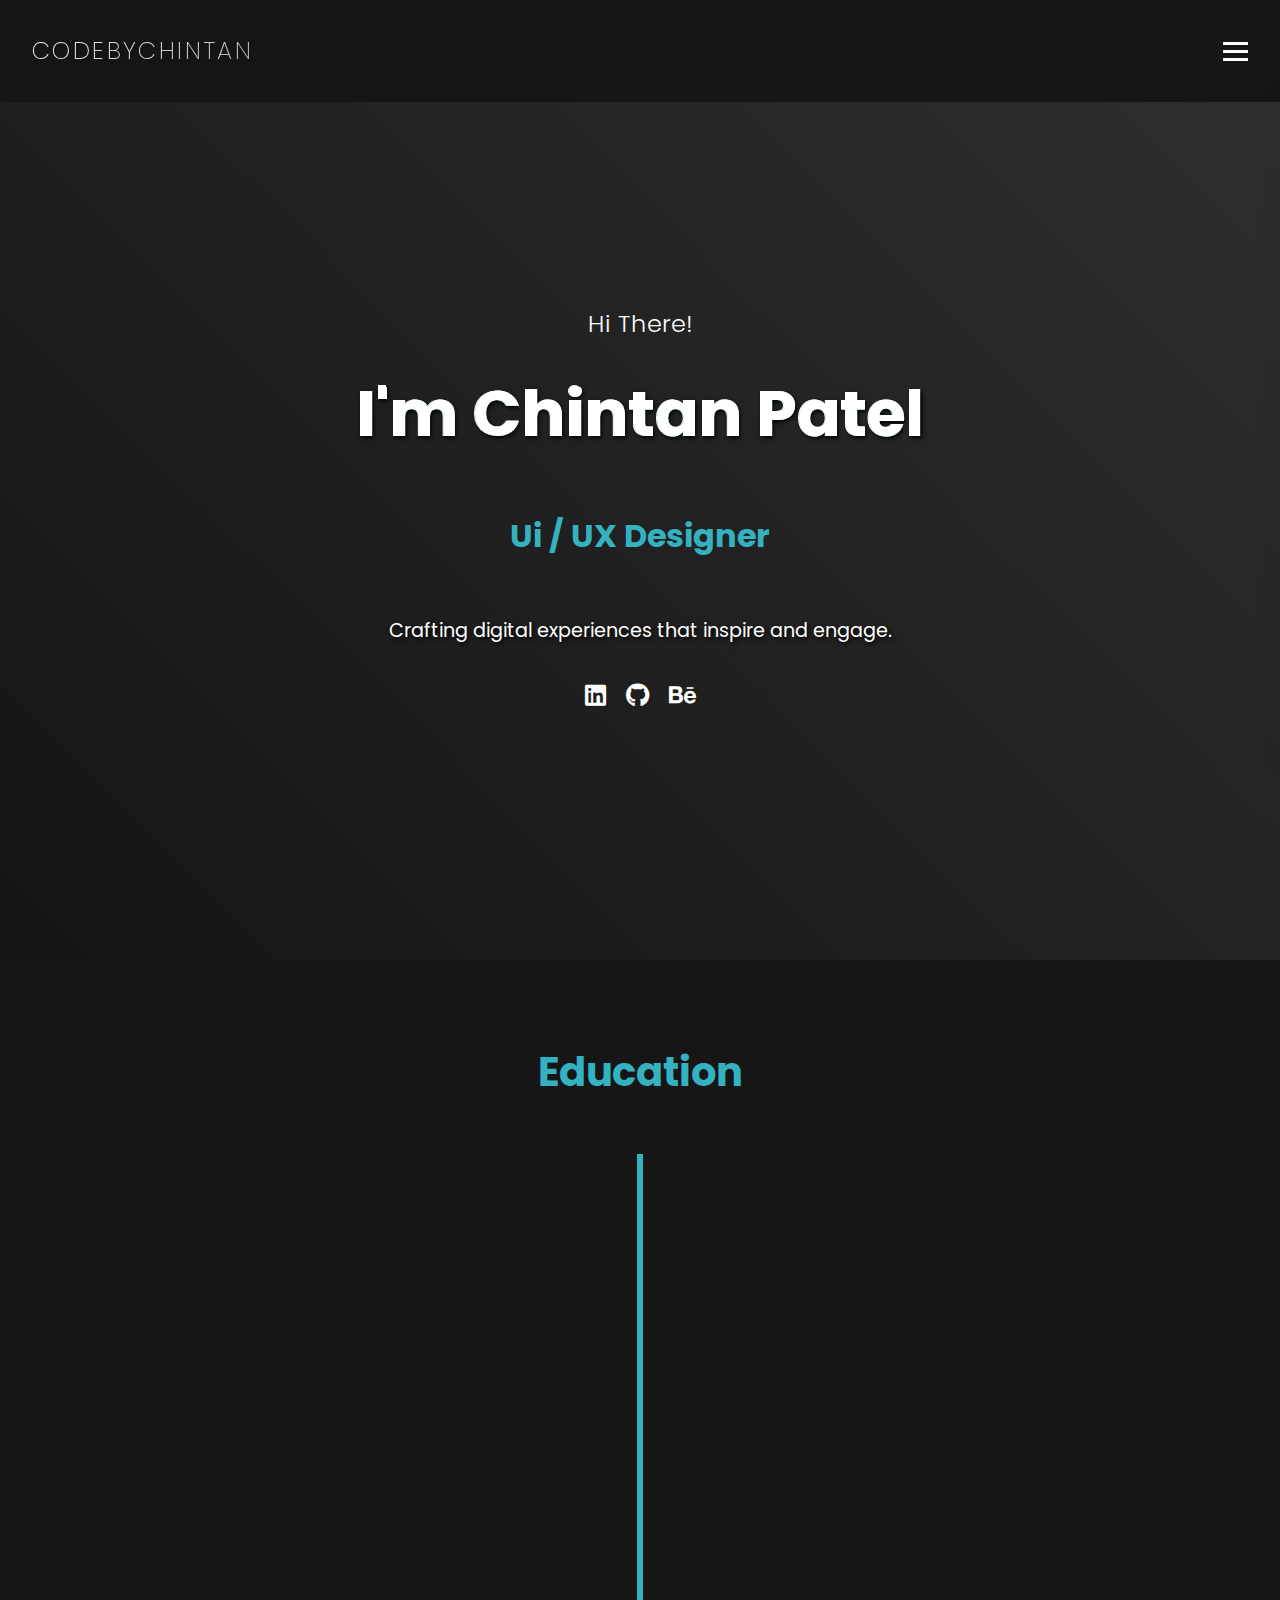
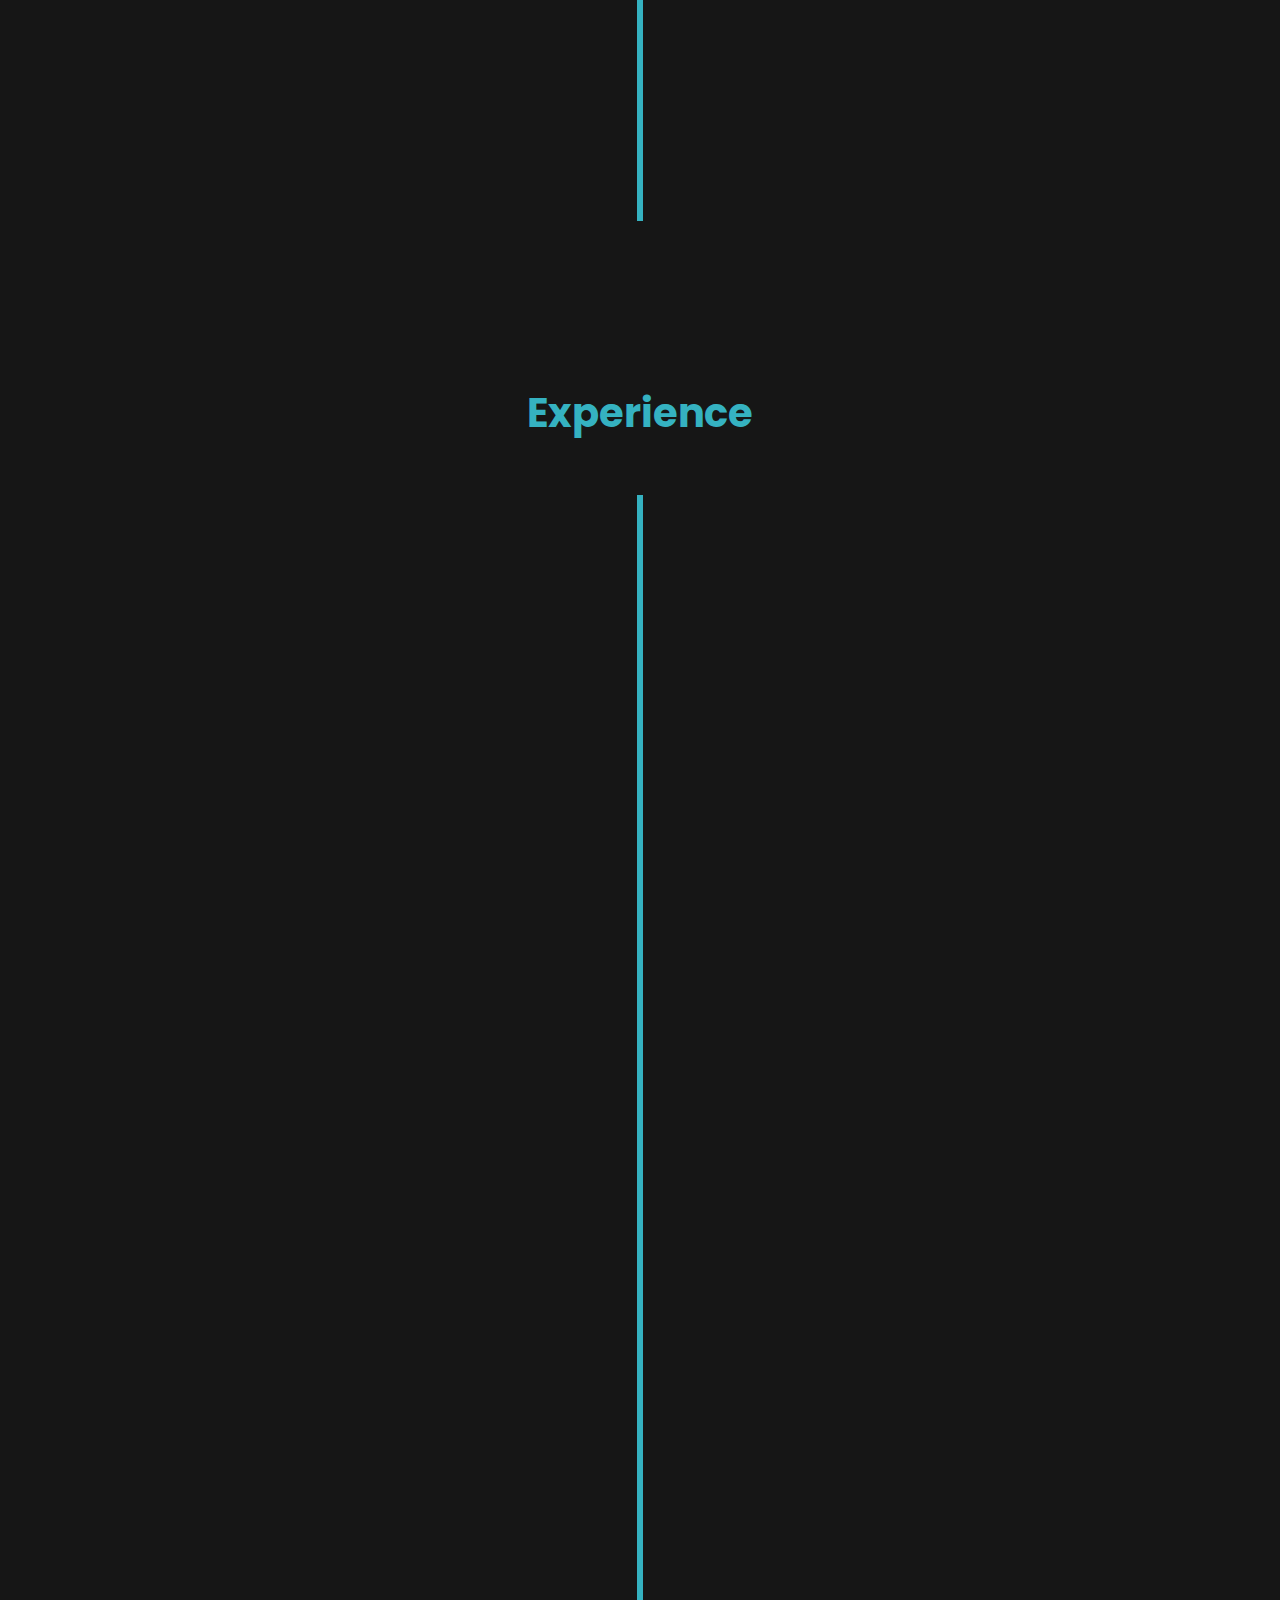
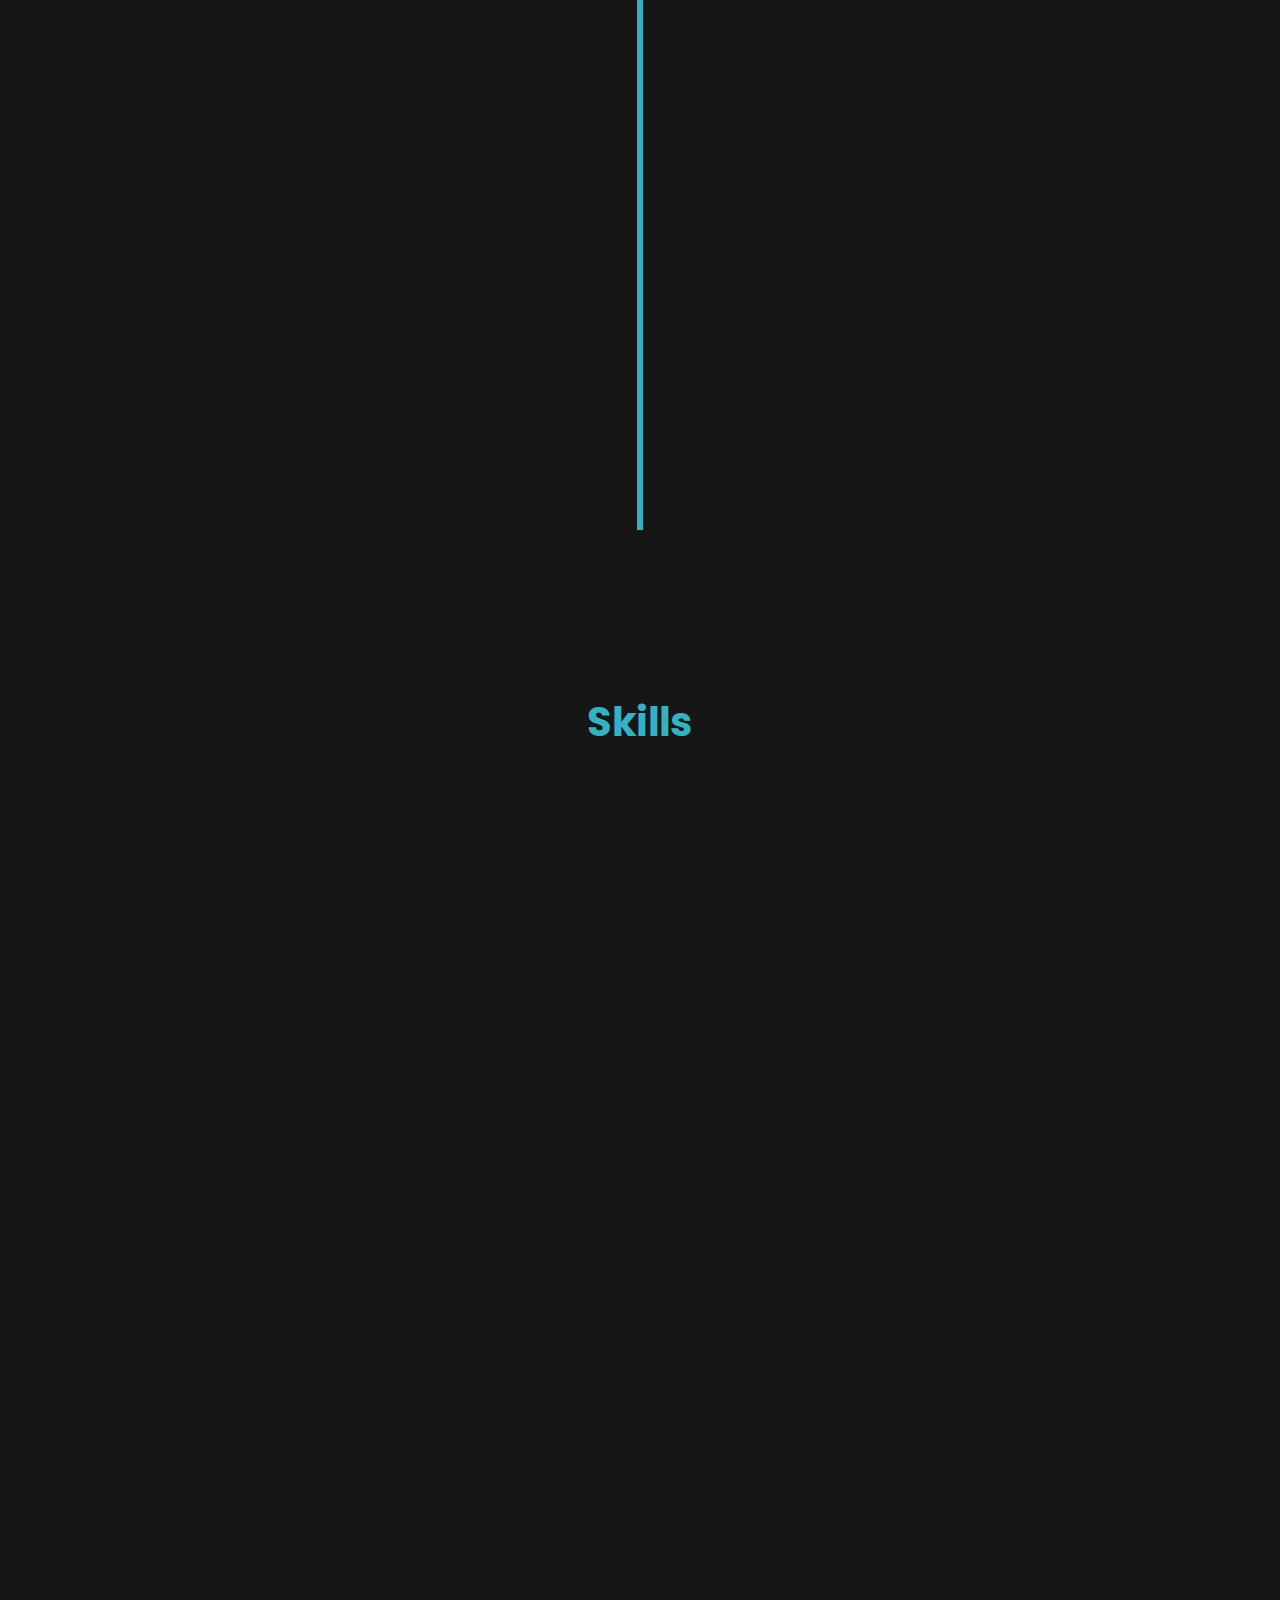
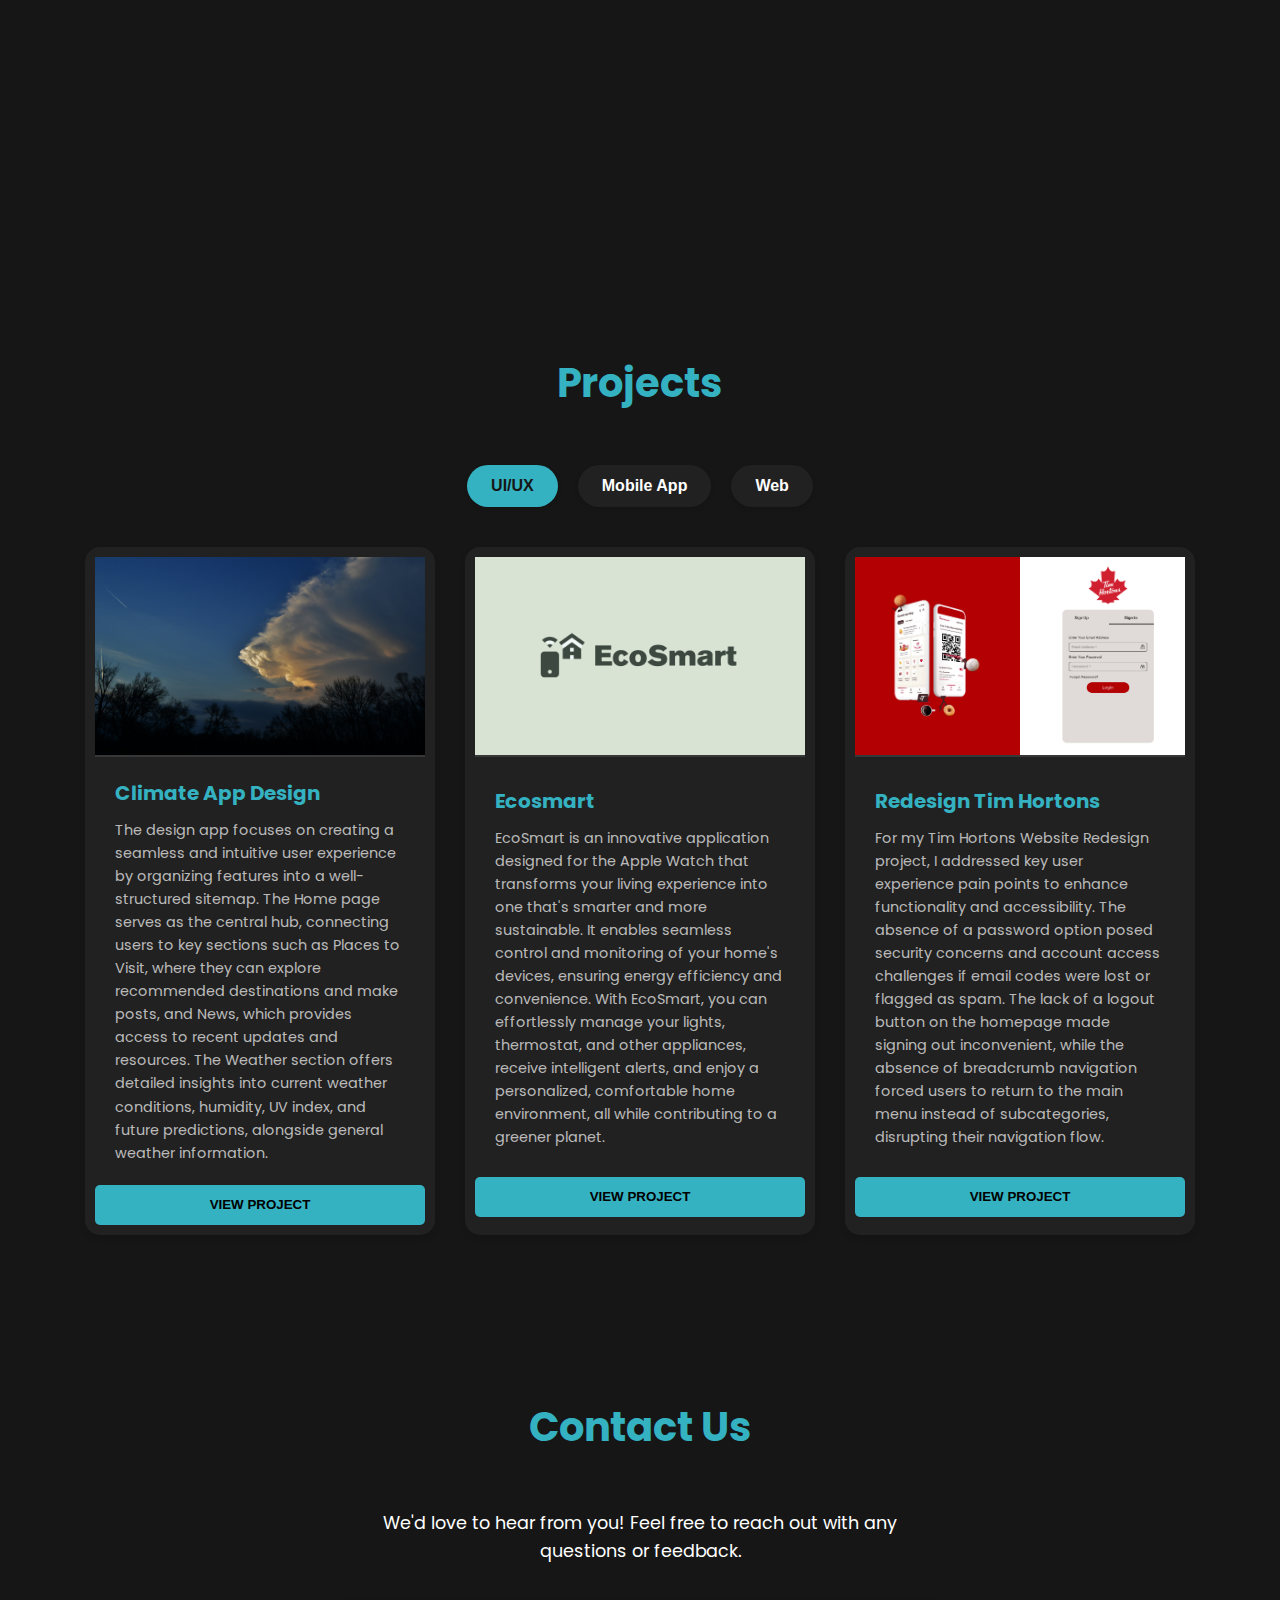
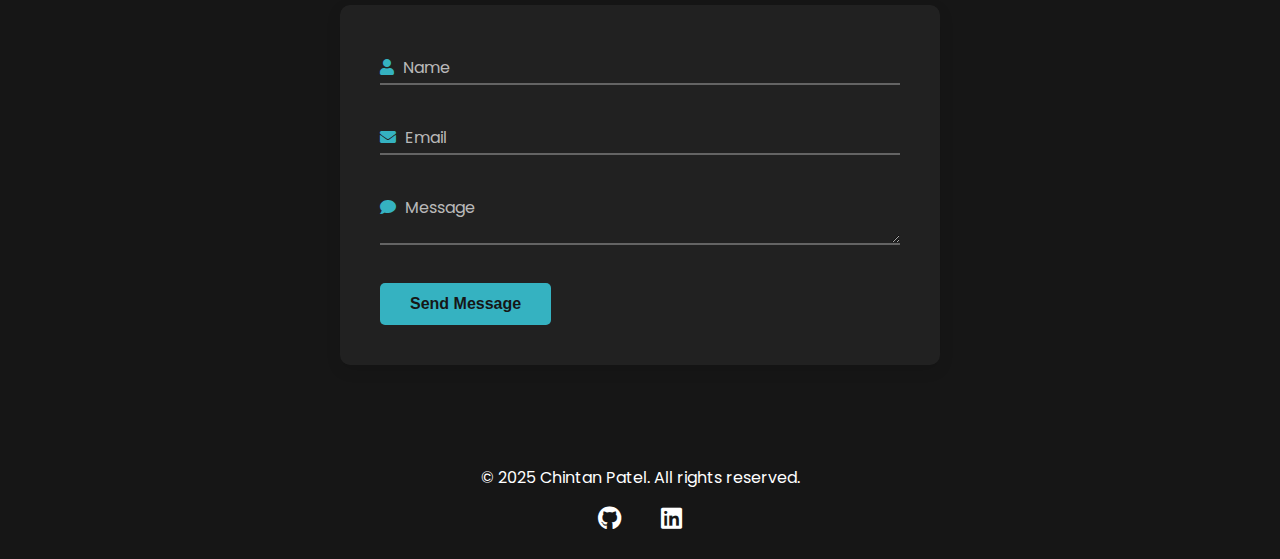
==== home.html @ 6808292e "ui changes" ====
<!DOCTYPE html>
<html lang="en">

<head>
    <meta charset="UTF-8">
    <meta name="viewport" content="width=device-width, initial-scale=1.0">
    <title>Chintan Patel - Portfolio</title>
    <link rel="icon" href='./assets/cdlogo3.jpeg' />
    <link rel="stylesheet" href="styles/style.css">
    <link href="https://fonts.googleapis.com/css2?family=Poppins:wght@300;400;600;700&display=swap" rel="stylesheet">
    <link rel="stylesheet" href="https://cdnjs.cloudflare.com/ajax/libs/font-awesome/5.15.4/css/all.min.css">
    <script src="https://kit.fontawesome.com/your-fontawesome-kit.js" crossorigin="anonymous"></script>
    <script src="https://ajax.googleapis.com/ajax/libs/jquery/3.5.1/jquery.min.js"></script>
    <script type="text/javascript" src="https://cdn.emailjs.com/dist/email.min.js"></script>

</head>

<body>
    <!-- <div class="grid-background">
        <div class="radial-fade"></div>
    </div> -->

    <header>
        <nav>
            <div class="logo">
                <a href="#home" style="text-decoration: none; color: inherit;">CodeByChintan</a>
            </div>
            <ul class="nav-links">
                <li><a href="#home" class="nav-item" data-nav-item>Home</a></li>
                <li><a href="#education" class="nav-item" data-nav-item>Education</a></li>
                <li><a href="#experience" class="nav-item" data-nav-item>Experience</a></li>
                <li><a href="#skills" class="nav-item" data-nav-item>Skills</a></li>
                <li><a href="#projects" class="nav-item" data-nav-item>Projects</a></li>
                <li><a href="#contact" class="nav-item" data-nav-item>Contact</a></li>
         <a href="chintan-resume.pdf" download style="text-decoration: none;">
    <button type="button" class="btn">Get Resume</button>
</a>
            </ul>
            <div class="hamburger">
                <span></span>
                <span></span>
                <span></span>
            </div>
        </nav>
    </header>

    <main>
        <section id="home" class="hero">
            <div class="hero-bg"></div>
            <div class="container">
                <div>
                    <h3>Hi There!</h3>
                    <h1 class="glitch" data-text="I'm Chintan Patel">I'm Chintan Patel</h1>
                    <p class="animated-heading"><span id="words">Ui / UX Designer</span></p>
                    <p class="glitch" class="intro">Crafting digital experiences that inspire and engage.</p>

                </div>

                <div class="social-links">

                    <a href="https://www.linkedin.com/in/pchintan71/" target="_blank" class="social-icon">
                        <i class="fab fa-linkedin"></i>
                    </a>
                    <a href="https://github.com/chintu1851" target="_blank" class="social-icon">
                        <i class="fab fa-github"></i>
                    </a>
                    <a href="https://www.behance.net/patelchintan3" target="_blank" class="social-icon">
                        <i class="fab fa-behance"></i>
                    </a>
                </div>
            </div>
            <!-- <div class="about-mee">
                    <h1>About Me</h1>
                    <p>
                        Hi, I’m Chintan Patel, a passionate Front-End Developer and UI/UX Designer with a keen eye for
                        detail and creativity.
                        I specialize in crafting responsive and interactive user experiences with modern tools and
                        technologies.
                    </p>
                </div> -->
        </section>

        <section id="education">
            <div class="container">
                <h2 class="section-title">Education</h2>
                <div class="timeline">
                    <div class="timeline-item" data-aos="fade-up">
                        <div class="timeline-content">
                            <h3>Web Development – Front End Design</h3>
                            <p>George Brown College, Toronto, ON</p>
                            <p>September 2023 – August 2024 </p>
                            <p> GPA – 4/4</p>
                        </div>
                    </div>
                    <div class="timeline-item" data-aos="fade-up">
                        <div class="timeline-content">
                            <h3>Mobile Application Development & Strategy</h3>
                            <p>George Brown College, Toronto, ON</p>
                            <p>September 2022 – August 2023</p>
                            <p>GPA – 3.4/4</p>
                        </div>
                    </div>
                    <div class="timeline-item" data-aos="fade-up">
                        <div class="timeline-content">
                            <h3>Bachelor of Technology in Computer Engineering</h3>
                            <p>Charotar University of Science and Technology, India</p>
                            <p>August 2018 – April 2022</p>
                            <p>GPA – 3.56/4</p>
                        </div>
                    </div>
                </div>
            </div>
        </section>

        <section id="experience">
            <div class="container">
                <h2 class="section-title">Experience</h2>
                <div class="timeline">
                    <!-- B12Give Experience -->
                    <div class="timeline-item" data-aos="fade-up">
                        <div class="timeline-content">
                            <h3>B12 Give, Toronto, ON</h3>
                            <h4>Front-End Developer <br> May 2024 – August 2024</h4>
                            <ul>
                                <li>Developed and maintained dynamic, user-friendly web pages using ReactJS, enhancing
                                    page load time by 20% and improving user experience.</li>
                                <li>Implemented responsive design techniques, ensuring accessibility and consistent user
                                    experience across devices.</li>
                                <li>Optimized platform performance by refactoring existing code, reducing rendering
                                    times.</li>
                            </ul>
                        </div>
                    </div>
                    <!-- George Brown College Experience -->
                    <div class="timeline-item" data-aos="fade-up">
                        <div class="timeline-content">
                            <h3>George Brown College, Toronto, ON</h3>
                            <h4>iOS Developer <br> May 2023 – September 2023</h4>
                            <ul>
                                <li>Designed and developed the Repairmate iOS app, simplifying car service booking.</li>
                                <li>Built and integrated features such as GPS-based mechanic search, cost estimation,
                                    service booking, and payment processing, improving the booking experience for 500+
                                    users.</li>
                                <li>Developed tools for mechanics, enabling profile management and booking handling,
                                    resulting in better workflow and time efficiency for service providers.</li>
                            </ul>
                        </div>
                    </div>
                    <!-- Vasoya Brothers Infotech Experience -->
                    <div class="timeline-item" data-aos="fade-up">
                        <div class="timeline-content">
                            <h3>Vasoya Brothers Infotech, Surat, Gujarat, India</h3>
                            <h4>Web Developer <br> May 2021 – August 2022</h4>
                            <ul>
                                <li>Developed and deployed responsive websites using HTML, CSS, JavaScript, and
                                    Bootstrap, ensuring compatibility across all devices.</li>
                                <li>Collaborated with designers and backend developers to create scalable, visually
                                    appealing web applications that optimized the user experience and enhanced
                                    performance.</li>
                                <li>Implemented SEO strategies that improved search engine rankings and increased client
                                    website traffic, leading to a 40% growth in customer engagement.</li>
                            </ul>
                        </div>
                    </div>
                </div>
            </div>
        </section>


        <section id="skills">
            <div class="container">
                <h2 class="section-title">Skills</h2>
                <div class="skills-grid">
                    <div class="skill-item" data-aos="zoom-in">
                        <i class="fab fa-html5"></i>
                        <h3>HTML5</h3>
                        <div class="progress-bar">
                            <div class="progress" style="width: 90%;"></div>
                        </div>
                        <div class="percentage">90%</div>
                    </div>
                    <div class="skill-item" data-aos="zoom-in">
                        <i class="fab fa-css3-alt"></i>
                        <h3>CSS3</h3>
                        <div class="progress-bar">
                            <div class="progress" style="width: 80%;"></div>
                        </div>
                        <div class="percentage">80%</div>
                    </div>
                    <div class="skill-item" data-aos="zoom-in">
                        <i class="fab fa-js"></i>
                        <h3>JavaScript</h3>
                        <div class="progress-bar">
                            <div class="progress" style="width: 85%;"></div>
                        </div>
                        <div class="percentage">85%</div>
                    </div>
                    <div class="skill-item" data-aos="zoom-in">
                        <i class="fab fa-react"></i>
                        <h3>React</h3>
                        <div class="progress-bar">
                            <div class="progress" style="width: 75%;"></div>
                        </div>
                        <div class="percentage">75%</div>
                    </div>
                    <div class="skill-item" data-aos="zoom-in">
                        <i class="fab fa-node-js"></i>
                        <h3>Node.js</h3>
                        <div class="progress-bar">
                            <div class="progress" style="width: 70%;"></div>
                        </div>
                        <div class="percentage">70%</div>
                    </div>
                    <div class="skill-item" data-aos="zoom-in">
                        <i class="fab fa-git-alt"></i>
                        <h3>Git</h3>
                        <div class="progress-bar">
                            <div class="progress" style="width: 80%;"></div>
                        </div>
                        <div class="percentage">80%</div>
                    </div>
                    <div class="skill-item" data-aos="zoom-in">
                        <i class="fas fa-mobile-alt"></i>
                        <h3>Responsive Design</h3>
                        <div class="progress-bar">
                            <div class="progress" style="width: 85%;"></div>
                        </div>
                        <div class="percentage">85%</div>
                    </div>
                    <div class="skill-item" data-aos="zoom-in">
                        <i class="fab fa-uikit"></i>
                        <h3>UI&UX</h3>
                        <div class="progress-bar">
                            <div class="progress" style="width: 80%;"></div>
                        </div>
                        <div class="percentage">90%</div>
                    </div>
                    <div class="skill-item" data-aos="zoom-in">
                        <i class="fab fa-angular"></i>
                        <h3>Angular JS</h3>
                        <div class="progress-bar">
                            <div class="progress" style="width: 80%;"></div>
                        </div>
                        <div class="percentage">80%</div>
                    </div>
                    <div class="skill-item" data-aos="zoom-in">
                        <i class="fab fa-python"></i>
                        <h3>Python</h3>
                        <div class="progress-bar">
                            <div class="progress" style="width: 80%;"></div>
                        </div>
                        <div class="percentage">80%</div>
                    </div>
                    <div class="skill-item" data-aos="zoom-in">
                        <i class="fab fa-wordpress"></i>
                        <h3>Wordpress</h3>
                        <div class="progress-bar">
                            <div class="progress" style="width: 80%;"></div>
                        </div>
                        <div class="percentage">80%</div>
                    </div>
                    <div class="skill-item" data-aos="zoom-in">
                        <i class="fas fa-database"></i>
                        <h3>SQL</h3>
                        <div class="progress-bar">
                            <div class="progress" style="width: 80%;"></div>
                        </div>
                        <div class="percentage">80%</div>
                    </div>
                    <div class="skill-item" data-aos="zoom-in">
                        <i class="fab fa-apple"></i>
                        <h3>iOS Development</h3>
                        <div class="progress-bar">
                            <div class="progress" style="width: 80%;"></div>
                        </div>
                        <div class="percentage">80%</div>
                    </div>
                    <div class="skill-item" data-aos="zoom-in">
                        <i class="fab fa-react"></i>
                        <h3>React Native</h3>
                        <div class="progress-bar">
                            <div class="progress" style="width: 80%;"></div>
                        </div>
                        <div class="percentage">80%</div>
                    </div>
                </div>
            </div>
        </section>

        <section id="projects" class="projects-section">
            <h2 class="section-title">Projects</h2>
            <div class="tabs">
                <button class="tab-link active" data-tab="uiux">UI/UX</button>
                <button class="tab-link" data-tab="mobile">Mobile App</button>
                <button class="tab-link" data-tab="web">Web</button>
            </div>

            <div class="tab-content">
                <div id="uiux" class="tab-panel active">
                    <div class="project-block">
                        <img src="climate.jpg" alt="UI/UX Project 1">
                        <div class="project-details">
                            <h3>Climate App Design</h3>
                            <p>The design app focuses on creating a seamless and intuitive user experience by organizing
                                features into a well-structured sitemap. The Home page serves as the central hub,
                                connecting users to key sections such as Places to Visit, where they can explore
                                recommended destinations and make posts, and News, which provides access to recent
                                updates and resources. The Weather section offers detailed insights into current weather
                                conditions, humidity, UV index, and future predictions, alongside general weather
                                information.</p>
                        </div>
                        <button class="project-btn"
                            onclick="window.open('https://www.figma.com/design/StybL5iy4sdNr6osmaG00k/climate-design?node-id=0-1&p=f&t=ujqEWc5pVlRdnHZI-0', '_blank')">
                            View Project
                        </button>

                    </div>
                    <div class="project-block">
                        <img src="ecosm.png" alt="UI/UX Project 2">
                        <div class="project-details">
                            <h3>Ecosmart</h3>
                            <p>EcoSmart is an innovative application designed for the Apple Watch that transforms your
                                living experience into one that's smarter and more sustainable. It enables seamless
                                control and monitoring of your home's devices, ensuring energy efficiency and
                                convenience. With EcoSmart, you can effortlessly manage your lights, thermostat, and
                                other appliances, receive intelligent alerts, and enjoy a personalized, comfortable home
                                environment, all while contributing to a greener planet.</p>
                        </div>
                        <button class="project-btn"
                            onclick="window.open('https://www.figma.com/design/NRjgqX6ouOQ02ZnemUGkzH/Wearable-Project?node-id=1-3&p=f&t=jYBPBWf0hJTJVLqP-0', '_blank')">
                            View Project
                        </button>

                    </div>

                    <div class="project-block">
                        <img src="timh.png" alt="UI/UX Project 3">
                        <div class="project-details">
                            <h3>Redesign Tim Hortons</h3>
                            <p>For my Tim Hortons Website Redesign project, I addressed key user experience pain points
                                to enhance functionality and accessibility. The absence of a password option posed
                                security concerns and account access challenges if email codes were lost or flagged as
                                spam. The lack of a logout button on the homepage made signing out inconvenient, while
                                the absence of breadcrumb navigation forced users to return to the main menu instead of
                                subcategories, disrupting their navigation flow.</p>
                        </div>
                        <button class="project-btn"
                            onclick="window.open('https://www.figma.com/design/JtEA1CsplhMJGLZt4Z91IJ/Hifi-Tim?node-id=0-1&p=f&t=jimj1K1Zp8spUjjp-0', '_blank')">
                            View Project
                        </button>

                    </div>
                </div>

                <div id="mobile" class="tab-panel">
                    <div class="project-block">
                        <img src="mob1.png" alt="Mobile App Project 1">
                        <div class="project-details">
                            <h3>Repairmate</h3>
                            <p>The RepairMate Mobile App was developed to streamline and enhance the car repair service
                                booking experience, offering users a seamless and intuitive interface. By integrating
                                Firebase, the app ensures secure user authentication and efficient real-time database
                                management, enhancing data reliability and performance. Additionally, custom REST APIs
                                were designed to support service bookings, profile management, and real-time updates,
                                leading to a 30% reduction in app response time. The app's optimized interface focuses
                                on user-centric navigation, simplifying workflows and improving engagement for both
                                customers and service providers.</p>
                        </div>
                        <button class="project-btn"
                            onclick="window.open('https://github.com/Group3RepairMate/RepairMate', '_blank')">
                            View Project
                        </button>

                    </div>
                    <div class="project-block">
                        <img src="park.jpg" alt="Mobile App Project 2">
                        <div class="project-details">
                            <h3>Car Parking</h3>
                            <p>The Car Parking App was developed to simplify the process of finding and booking parking
                                spots across cities, providing users with a seamless and efficient experience. The app
                                features a comprehensive list of parking spots available in various locations, enabling
                                users to search and select their preferred options. By integrating Firebase, secure user
                                authentication and a robust real-time database were implemented for login, signup, and
                                managing parking slot bookings. The app’s intuitive design ensures smooth navigation,
                                making it easy for users to book parking slots and save time while enhancing overall
                                convenience.</p>
                        </div>
                        <button class="project-btn"
                            onclick="window.open('https://github.com/chintu1851/Parking_IOS', '_blank')">
                            View Project
                        </button>

                    </div>
                </div>

                <div id="web" class="tab-panel">
                    <div class="project-block">
                        <img src="web1.png" alt="Web Project 1">
                        <div class="project-details">
                            <h3>Fotogan</h3>
                            <p>Fotogan is an IT solutions provider specializing in both web and mobile services. In this
                                project, I developed the front-end using HTML, CSS, and Vanilla JavaScript, focusing on
                                creating a seamless and responsive user experience. The site delivers an intuitive
                                layout and interactive features, catering to the diverse needs of Fotogan’s clients.</p>
                        </div>
                        <button class="project-btn" onclick="window.open('https://fotogan.vercel.app/', '_blank')">
                            View Project
                        </button>

                    </div>
                    <div class="project-block">
                        <img src="web2.png" alt="Web Project 2">
                        <div class="project-details">
                            <h3>Mindmaze Card Challenge</h3>
                            <p>MindMaze is an interactive card-flipping game designed to challenge users' memory and
                                concentration. Built with HTML, CSS, and Vanilla JavaScript, the game features a clean,
                                responsive interface with dynamic card-flipping mechanics. I integrated MongoDB to store
                                high scores, allowing users to compete and track their best performance over time. The
                                project combines engaging gameplay with a backend that records and displays the highest
                                scores across all users.</p>
                        </div>
                        <button class="project-btn"
                            onclick="window.open('https://github.com/chintu1851/mindmazegame', '_blank')">
                            View Project
                        </button>

                    </div>
                    <div class="project-block">
                        <img src="web3.png" alt="Web Project 3">
                        <div class="project-details">
                            <h3>B12 Give</h3>
                            <p>B12Give is a surplus food recovery platform designed to reduce food waste and support
                                communities. I contributed to the front-end development using ReactJS and Sass, creating
                                a seamless user experience with dynamic interfaces and responsive design. The platform
                                connects donors with food recovery organizations, promoting sustainability and community
                                support. My work included building the contact page, FAQ section, and gallery layout, as
                                well as implementing features like mouse-enter animations and progressive content
                                loading.</p>
                        </div>
                        <button class="project-btn">View Project</button>
                    </div>
                    <div class="project-block">
                        <img src="web4.png" alt="Web Project 4">
                        <div class="project-details">
                            <h3>Mantraflex</h3>
                            <p>The MantraFlex Physiotherapy website provides a comprehensive range of physiotherapy
                                services designed to help individuals recover, manage pain, and improve mobility. The
                                site features detailed information on various treatments such as manual therapy, posture
                                correction, injury rehabilitation, pain management, and wellness programs. It offers an
                                easy-to-navigate interface, allowing users to learn about each service, read client
                                testimonials, and schedule appointments online. The website aims to be a one-stop
                                solution for those seeking professional physiotherapy care, fostering improved health
                                and recovery through personalized treatment options.</p>
                        </div>
                        <button class="project-btn" onclick="window.open('https://mantraflex.com/', '_blank')">
                            View Project
                        </button>

                    </div>
                </div>
            </div>
        </section>

        <section id="contact">
            <div class="container">
                <h2 class="section-title">Contact Us</h2>
                <p class="contact-description">We'd love to hear from you! Feel free to reach out with any questions or
                    feedback.</p>
                <form class="contact-form" id="contact-form">
                    <div class="form-group">
                        <input type="text" id="name" name="name" placeholder=" " required>
                        <label for="name"><i class="fas fa-user"></i> Name</label>
                    </div>
                    <div class="form-group">
                        <input type="email" id="email" name="email" placeholder=" " required>
                        <label for="email"><i class="fas fa-envelope"></i> Email</label>
                    </div>
                    <div class="form-group">
                        <textarea id="message" name="message" placeholder=" " required></textarea>
                        <label for="message"><i class="fas fa-comment"></i> Message</label>
                    </div>

                    <!-- Submit button -->
                    <button type="submit" class="btn">Send Message</button>
                </form>
            </div>
        </section>


    </main>

    <footer>
        <div class="container">
            <p>&copy; 2025 Chintan Patel. All rights reserved.</p>
            <div class="social-links">
                <a href="https://github.com/chintu1851" aria-label="GitHub"><i class="fab fa-github"></i></a>
                <a href="https://www.linkedin.com/in/pchintan71/" aria-label="LinkedIn"><i
                        class="fab fa-linkedin"></i></a>

            </div>
        </div>
    </footer>

    <script src="https://unpkg.com/aos@next/dist/aos.js"></script>
    <script type="text/javascript">
        (function () {
            var words = ["Ui / UX Designer", "Frontend Developer", "iOS Developer", "Web Developer"],
                i = 0;
            setInterval(function () {
                $('#words').fadeOut(function () {
                    $(this).html(words[(i = (i + 1) % words.length)]).fadeIn();
                });
            }, 3000)
        })();
    </script>
    <script src="src/script.js">
        function showSuccessAlert(event) {
            event.preventDefault(); // Prevent the form from submitting immediately
            // Display a success message using JavaScript
            alert("Your message has been successfully submitted!");
            // Now submit the form to FormSubmit after the alert
            setTimeout(function () {
                event.target.submit();
            }, 3000); // Delay the form submission for 1 second to show the alert
        }
    </script>
    <script>
        // Initialize EmailJS with your public key
        (function () {
            emailjs.init("_C9xaIpfTjP6Dso62"); // Replace with your public key
        })();
        // Handle form submission
        document.getElementById("contact-form").addEventListener("submit", function (event) {
            event.preventDefault(); // Prevent default form submission
            // Show success message (popup)
            alert("Your message has been successfully submitted!");
            // Send the email through EmailJS
            emailjs.sendForm("service_xl1rrce", "template_68kk0ep", this)
                .then(function (response) {
                    console.log("Success:", response);
                }, function (error) {
                    console.error("Error:", error);
                });
            // Optionally, reset the form after submission
            this.reset();
        });
    </script>
</body>

</html>
---- styles/style.css ----
/* Reset and base styles */
* {
    margin: 0;
    padding: 0;
    box-sizing: border-box;
   
}

:root {
    --primary-color: #35b2c1;
    --secondary-color: #00cec9;
    --text-color: #ffffff;
    --bg-color: #161616;
    --accent-color: #35b2c1;
}

body {
    font-family: 'Poppins', sans-serif;
    line-height: 1.6;
    color: var(--text-color);
    background-color: var(--bg-color);
    
}

.container {
    max-width: 1200px;
    margin: 0 auto;
    padding: 0 20px;
}

/* Header and navigation */
header {
    /* background-color: rgba(22, 22, 22, 0.8); */
    padding: 1rem 0;
    position: fixed;
    width: 100%;
    top: 0;
    z-index: 1000;
    transition: all 0.3s ease;
}

header.scrolled {
    background-color: #161616;
    padding: 0.5rem 0;
}

nav {
    display: flex;
    justify-content: space-between;
    align-items: center;
    padding: 1rem 2rem;
}

.nav-links {
    display: flex;
    justify-content: space-around;
    width: 50%;
    align-items: center;
}

.nav-links li {
    list-style: none;
}

.nav-links a {
    color: var(--text-color);
    text-decoration: none;
    font-weight: 600;
    transition: color 0.3s ease;
    position: relative;
}

.nav-links a::after {
    content: '';
    position: absolute;
    width: 0;
    height: 2px;
    bottom: -5px;
    left: 0;
    background-color: var(--primary-color);
    transition: width 0.3s ease;
}

.nav-links a:hover::after {
    width: 100%;
}

.hamburger {
    display: none;
    cursor: pointer;
}

.hamburger span {
    display: block;
    width: 25px;
    height: 3px;
    background-color: var(--text-color);
    margin: 5px 0;
    transition: all 0.3s ease;
}

.logo {
    font-family: 'Poppins', sans-serif;
    /* Choose a clean, modern font */
    font-size: 1.5rem;
    /* Adjust size as needed */
    font-weight: 200;
    /* Make the font bold */
    color: white;
    /* Set text color to white */
    text-transform: uppercase;
    /* Transform text to uppercase */
    letter-spacing: 0.1em;
    /* Add spacing between letters for a logo feel */
    text-shadow: 2px 2px 4px rgba(0, 0, 0, 0.5);
    /* Add a subtle shadow for contrast */
    background: linear-gradient(90deg, #ffffff, #d1d1d1);
    -webkit-background-clip: text;
    -webkit-text-fill-color: transparent;

}


/* Main content */
main {
    margin-top: 60px;
}

section {
    padding: 80px 0;
}

.section-title {
    font-size: 2.5rem;
    text-align: center;
    margin-bottom: 50px;
    color: var(--primary-color);
}

/* Hero section */
.hero {
    height: 100vh;
    display: flex;
    align-items: center;
    justify-content: center;
    text-align: center;
    position: relative;
    overflow: hidden;
    background-color: var(--bg-color);
}

.hero-bg {
    position: absolute;
    top: 42px;
    left: 0;
    width: 100%;
    height: 100%;
    background: linear-gradient(45deg, rgba(0, 0, 0, 0.1) 0%, rgba(255, 255, 255, 0.1) 100%);

    z-index: 1;
    animation: gradientBG 15s ease infinite;
}

@keyframes gradientBG {
    0% {
        background-position: 0% 50%;
    }

    50% {
        background-position: 100% 50%;
    }

    100% {
        background-position: 0% 50%;
    }
}

.hero .container {
    position: relative;
    z-index: 2;
}

.hero h1 {
    font-size: 4rem;
    margin-bottom: 20px;
    animation: fadeInUp 1s ease-out;
}

.hero h2 {
    color: var(--primary-color);
    font-size: 1.5rem;
    margin-bottom: 20px;
    font-weight: bolder;
    animation: fadeInUp 1s ease-out 0.2s both;
}

.hero h3 {
    font-size: 1.5rem;
    margin-bottom: 20px;
    font-weight: 300;
    animation: pulse 1s ease-out 0.2s both;
}

.animated-heading {
    display: flex;
    align-items: center;
    justify-content: center;
    height: 100px;
    

}
.animated-heading p{
     font-weight: bolder;
    font-size: 2rem;
    color: var(--primary-color);
}
#words {
    font-weight: bolder;
    font-size: 2rem;
    color: var(--primary-color);
}

.hero p {
    font-size: 1.2rem;
    max-width: 600px;
    margin: 0 auto 30px;
    animation: pulse 1s ease-out 0.4s both;
    color: white;
}



.social-links {
    display: flex;
    justify-content: center;
    align-items: center;
    gap: 20px;
    animation: fadeInUp 1s ease-out 0.6s both;
}

.social-icon {
    font-size: 1.5rem;
    color: var(--text-color);
    transition: all 0.3s ease;
}

.social-icon:hover {
    color: var(--primary-color);
    transform: translateY(-3px);
}

/* Glitch effect */
.glitch {
    position: relative;
    color: #ffffff;
    text-shadow: 2px 2px 4px #000000;
}

.glitch::before,
.glitch::after {
    content: attr(data-text);
    position: absolute;
    top: 0;
    left: 0;
    width: 100%;
    height: 100%;
}

.glitch::before {
    left: 1px;
    text-shadow: 0px 0 var(--primary-color);
    clip: rect(24px, 550px, 90px, 0);
    animation: glitch-anim 5s infinite linear alternate-reverse;
}

.glitch::after {
    left: 0px;
    text-shadow: 1px var(--primary-color);
    clip: rect(85px, 550px, 140px, 0);
   
}

@keyframes glitch-anim {
    0% {
        clip: rect(17px, 9999px, 94px, 0);
    }

    20% {
        clip: rect(63px, 9999px, 51px, 0);
    }

    40% {
        clip: rect(145px, 9999px, 11px, 0);
    }

    60% {
        clip: rect(10px, 9999px, 104px, 0);
    }

    80% {
        clip: rect(34px, 9999px, 115px, 0);
    }

    100% {
        clip: rect(130px, 9999px, 26px, 0);
    }
}

/* Timeline for Education and Experience */
.timeline {
    position: relative;
    max-width: 800px;
    margin: 0 auto;
}

.timeline::after {
    content: '';
    position: absolute;
    width: 6px;
    background-color: var(--primary-color);
    top: 0;
    bottom: 0;
    left: 50%;
    margin-left: -3px;
}

.timeline-item {
    padding: 10px 40px;
    position: relative;
    background-color: inherit;
    width: 50%;
}

.timeline-item::after {
    content: '';
    position: absolute;
    width: 25px;
    height: 25px;
    right: -17px;
    background-color: var(--bg-color);
    border: 4px solid var(--primary-color);
    top: 15px;
    border-radius: 50%;
    z-index: 1;
}

.timeline-item::before {
    content: '';
    position: absolute;
    width: 0;
    height: 0;
    right: 30px;
    top: 22px;
    border: medium solid var(--primary-color);
    border-width: 10px 0 10px 10px;
    border-color: transparent transparent transparent var(--primary-color);
}

.timeline-item:nth-child(even) {
    left: 50%;
}

.timeline-item:nth-child(odd) {
    left: 0;
}

.timeline-item:nth-child(even)::before {
    left: 30px;
    border-width: 10px 10px 10px 0;
    border-color: transparent var(--primary-color) transparent transparent;
}

.timeline-item:nth-child(even)::after {
    left: -16px;
}

.timeline-content {
    padding: 20px 30px;
    background-color: rgba(255, 255, 255, 0.05);
    position: relative;
    border-radius: 6px;
    box-shadow: 0 5px 15px rgba(0, 0, 0, 0.1);
    transition: all 0.3s ease;
}

.timeline-content:hover {
    transform: translateY(-5px);
    box-shadow: 0 10px 20px rgba(0, 0, 0, 0.2);
}
.timeline-content h3{
    color: var(--primary-color);
}
/* Skills section */
.skills-grid {
    display: grid;
    grid-template-columns: repeat(auto-fit, minmax(250px, 1fr));
    gap: 30px;
    justify-items: center;
}

.skill-item {
    width: 100%;
    background-color: rgba(255, 255, 255, 0.05);
    padding: 20px;
    border-radius: 12px;
    box-shadow: 0 5px 15px rgba(0, 0, 0, 0.1);
    text-align: center;
    transition: all 0.3s ease;
}

.skill-item:hover {
    transform: translateY(-5px);
    box-shadow: 0 10px 20px rgba(0, 0, 0, 0.2);
}

.skill-item i {
    font-size: 3rem;
    color: var(--primary-color);
    margin-bottom: 15px;
}

.skill-item h3 {
    font-size: 1.6rem;
    font-weight: 600;
    color: var(--text-color);
    margin-bottom: 15px;
}

.progress-bar {
    width: 100%;
    height: 12px;
    background-color: rgba(255, 255, 255, 0.1);
    border-radius: 8px;
    margin-bottom: 15px;
    overflow: hidden;
}

.progress {
    height: 100%;
    background-color: var(--primary-color);
    border-radius: 8px;
    transition: width 1s ease-in-out;
}

.percentage {
    font-size: 1.1rem;
    font-weight: 600;
    color: var(--text-color);
}

/* Projects section */
.projects-section {
    background-color: var(--bg-color);
}

.tabs {
    display: flex;
    justify-content: center;
    margin-bottom: 40px;
}

.tab-link {
    background-color: rgba(255, 255, 255, 0.05);
    color: var(--text-color);
    border: none;
    padding: 12px 24px;
    margin: 0 10px;
    font-size: 1rem;
    font-weight: 600;
    cursor: pointer;
    transition: all 0.3s ease;
    border-radius: 30px;
    box-shadow: 0 2px 5px rgba(0, 0, 0, 0.1);
}

.tab-link:hover {
    background-color: rgba(255, 255, 255, 0.1);
}

.tab-link.active {
    background-color: var(--primary-color);
    color: var(--bg-color);
}

.tab-content {
    display: flex;
    flex-wrap: wrap;
    justify-content: center;
    gap: 30px;
}

.tab-panel {
    display: none;
    width: 100%;
}

.tab-panel.active {
    display: flex;
    flex-wrap: wrap;
    justify-content: center;
    gap: 30px;
}

.project-block {
    padding: 10px;
    display: grid;
    width: calc(33.333% - 20px);
    max-width: 350px;
    background-color: rgba(255, 255, 255, 0.05);
    height: auto;
    color: var(--text-color);
    border-radius: 15px;
    box-shadow: 0 4px 6px rgba(0, 0, 0, 0.1);
    overflow: hidden;
    transition: transform 0.3s ease, box-shadow 0.3s ease;
}

.project-block:hover {
    transform: translateY(-5px);
    box-shadow: 0 10px 15px rgba(0, 0, 0, 0.2);
}

.project-block img {
    width: 100%;
    height: 200px;
    object-fit: cover;
    border-bottom: 2px solid rgba(255, 255, 255, 0.1);
}

.project-details {
    padding: 20px;
}

.project-details h3 {
    margin: 0 0 10px;
    font-size: 1.25rem;
    color: var(--primary-color);
}

.project-details p {
    font-size: 0.9rem;
    color: rgba(255, 255, 255, 0.7);
    line-height: 1.6;
}

/* Contact section */
#contact {
    background-color: var(--bg-color);
}

.contact-description {
    text-align: center;
    color: var(--text-color);
    max-width: 600px;
    margin: 0 auto 40px;
    font-size: 1.1rem;
}

.contact-form {
    max-width: 600px;
    margin: 0 auto;
    background-color: rgba(255, 255, 255, 0.05);
    padding: 40px;
    border-radius: 10px;
    box-shadow: 0 5px 15px rgba(0, 0, 0, 0.1);
}

.form-group {
    margin-bottom: 30px;
    position: relative;
}

.form-group input,
.form-group textarea {
    width: 100%;
    padding: 10px 0;
    font-size: 1rem;
    color: var(--text-color);
    border: none;
    border-bottom: 2px solid rgba(255, 255, 255, 0.3);
    background-color: transparent;
    transition: all 0.3s ease;
}

.form-group input:focus,
.form-group textarea:focus {
    outline: none;
    border-bottom-color: var(--primary-color);
}

.form-group label {
    position: absolute;
    top: 10px;
    left: 0;
    font-size: 1rem;
    color: rgba(255, 255, 255, 0.7);
    pointer-events: none;
    transition: all 0.3s ease;
}

.form-group input:focus+label,
.form-group textarea:focus+label,
.form-group input:not(:placeholder-shown)+label,
.form-group textarea:not(:placeholder-shown)+label {
    top: -20px;
    font-size: 0.8rem;
    color: var(--primary-color);
}

.form-group textarea {
    min-height: 60px;
    resize: vertical;
}

.form-group i {
    margin-right: 5px;
    color: var(--primary-color);
}

.btn {
    display: inline-block;
    background-color: var(--primary-color);
    color: var(--bg-color);
    padding: 12px 30px;
    border: none;
    border-radius: 5px;
    font-size: 1rem;
    cursor: pointer;
    transition: all 0.3s ease;
     font-weight: bold;
}

.btn:hover {
    background-color: var(--text-color);
    /* transform: translateY(-3px);
    box-shadow: 0 5px 15px rgba(0, 123, 255, 0.3); */
}

/* Footer */
footer {
    background-color: rgba(22, 22, 22, 0.8);
    color: var(--text-color);
    text-align: center;
    padding: 20px 0;
}

footer .social-links {
    margin-top: 10px;
}

footer .social-links a {
    color: var(--text-color);
    font-size: 1.5rem;
    margin: 0 10px;
    transition: color 0.3s ease;
}

footer .social-links a:hover {
    color: var(--accent-color);
}
/* Styling for View Details button */
.project-btn {
    height: 40px;
    display: inline-block;
    padding: 10px 20px;
    background-color: var(--primary-color); /* Blue background */
    color: black; /* White text */
    border: none;
    border-radius: 5px; /* Rounded corners */
    text-transform: uppercase; /* Uppercase text */
    font-weight: bold; /* Bold text */
    cursor: pointer; /* Pointer cursor on hover */
    transition: background-color 0.3s ease, transform 0.3s ease; /* Smooth transition */
}

.project-btn:hover {
background-color: var(--text-color);
}

/* Animations */
@keyframes fadeInUp {
    from {
        opacity: 0;
        transform: translateY(20px);
    }

    to {
        opacity: 1;
        transform: translateY(0);
    }
}

.fade-in-up {
    animation: fadeInUp 0.6s ease-out;
}

/* Responsive design */
@media (max-width: 1300px) {
    .nav-links {
        position: fixed;
        right: -100%;
        top: 5rem;
        flex-direction: column;
        background-color: var(--bg-color);
        width: 100%;
        text-align: center;
        transition: 0.3s;
        box-shadow: 0 10px 27px rgba(0, 0, 0, 0.05);
    }

    .nav-links.active {
        right: 0;
    }

    .nav-links li {
        margin: 2.5rem 0;
    }

    .hamburger {
        display: block;
    }

    .hamburger.active span:nth-child(2) {
        opacity: 0;
    }

    .hamburger.active span:nth-child(1) {
        transform: translateY(8px) rotate(45deg);
    }

    .hamburger.active span:nth-child(3) {
        transform: translateY(-8px) rotate(-45deg);
    }
}

@media (max-width: 768px) {
    .hero h1 {
        font-size: 3rem;
    }

    .timeline::after {
        left: 31px;
    }

    .timeline-item {
        width: 100%;
        padding-left: 70px;
        padding-right: 25px;
    }

    .timeline-item::before {
        left: 60px;
        border: medium solid var(--primary-color);
        border-width: 10px 10px 10px 0;
        border-color: transparent var(--primary-color) transparent transparent;
    }

    .timeline-item::after {
        left: 15px;
    }

    .timeline-item:nth-child(even) {
        left: 0;
    }

    .skills-grid {
        grid-template-columns: repeat(auto-fit, minmax(200px, 1fr));
    }

    .project-block {
        width: calc(50% - 20px);
    }
}

@media (max-width: 576px) {
    .hero h1 {
        font-size: 2.5rem;
    }

    .hero h2 {
        font-size: 1.2rem;
    }

    .hero p {
        font-size: 1rem;
    }

    .project-block {
        width: 100%;
    }

    .tab-link {
        padding: 10px 15px;
        font-size: 0.9rem;
    }
}

/* AOS animations */
[data-aos] {
    opacity: 0;
    transition-property: opacity, transform;
}

[data-aos].aos-animate {
    opacity: 1;
}

[data-aos="fade-up"] {
    transform: translateY(100px);
}

[data-aos="fade-up"].aos-animate {
    transform: translateY(0);
}

[data-aos="zoom-in"] {
    transform: scale(0.6);
}

[data-aos="zoom-in"].aos-animate {
    transform: scale(1);
}

/* Mouse enter animations */
.nav-item:hover,
.skill-item:hover,
.project-block:hover,
.social-icon:hover {
    animation: pulse 0.3s ease-in-out;
}

@keyframes pulse {
    0% {
        transform: scale(1);
    }

    50% {
        transform: scale(1.05);
    }

    100% {
        transform: scale(1);
    }
}

.aboutme {
    height: 200px;
    width: 200px;
    position: absolute;
    margin: auto;
    top: 0;
    bottom: 0;
    left: 0;
    right: 0;
    box-shadow: 0 20px 35px rgba(0, 0, 0, 0.3);
    border-radius: 5px;
    overflow: hidden;
    background-color: #1c1b29;
}

.aboutme:before {
    content: "";
    background-image: conic-gradient(#04b0ee 20deg,
            transparent 120deg);
    height: 150%;
    width: 150%;
    position: absolute;
    left: -25%;
    top: -25%;
    animation: rotate 2s infinite linear;
}

@keyframes rotate {
    100% {
        transform: rotate(-360deg);
    }
}

.aboutme:after {
    content: 'Crafting digital experiences that inspire and engage';
    height: 94%;
    width: 94%;
    position: absolute;
    background-color: #1c1b29;
    border-radius: 5px;
    top: 3%;
    left: 3%;
    color: #04b0ee;
    display: grid;
    place-items: center;
    font-size: 20px;
    letter-spacing: 6px;
}
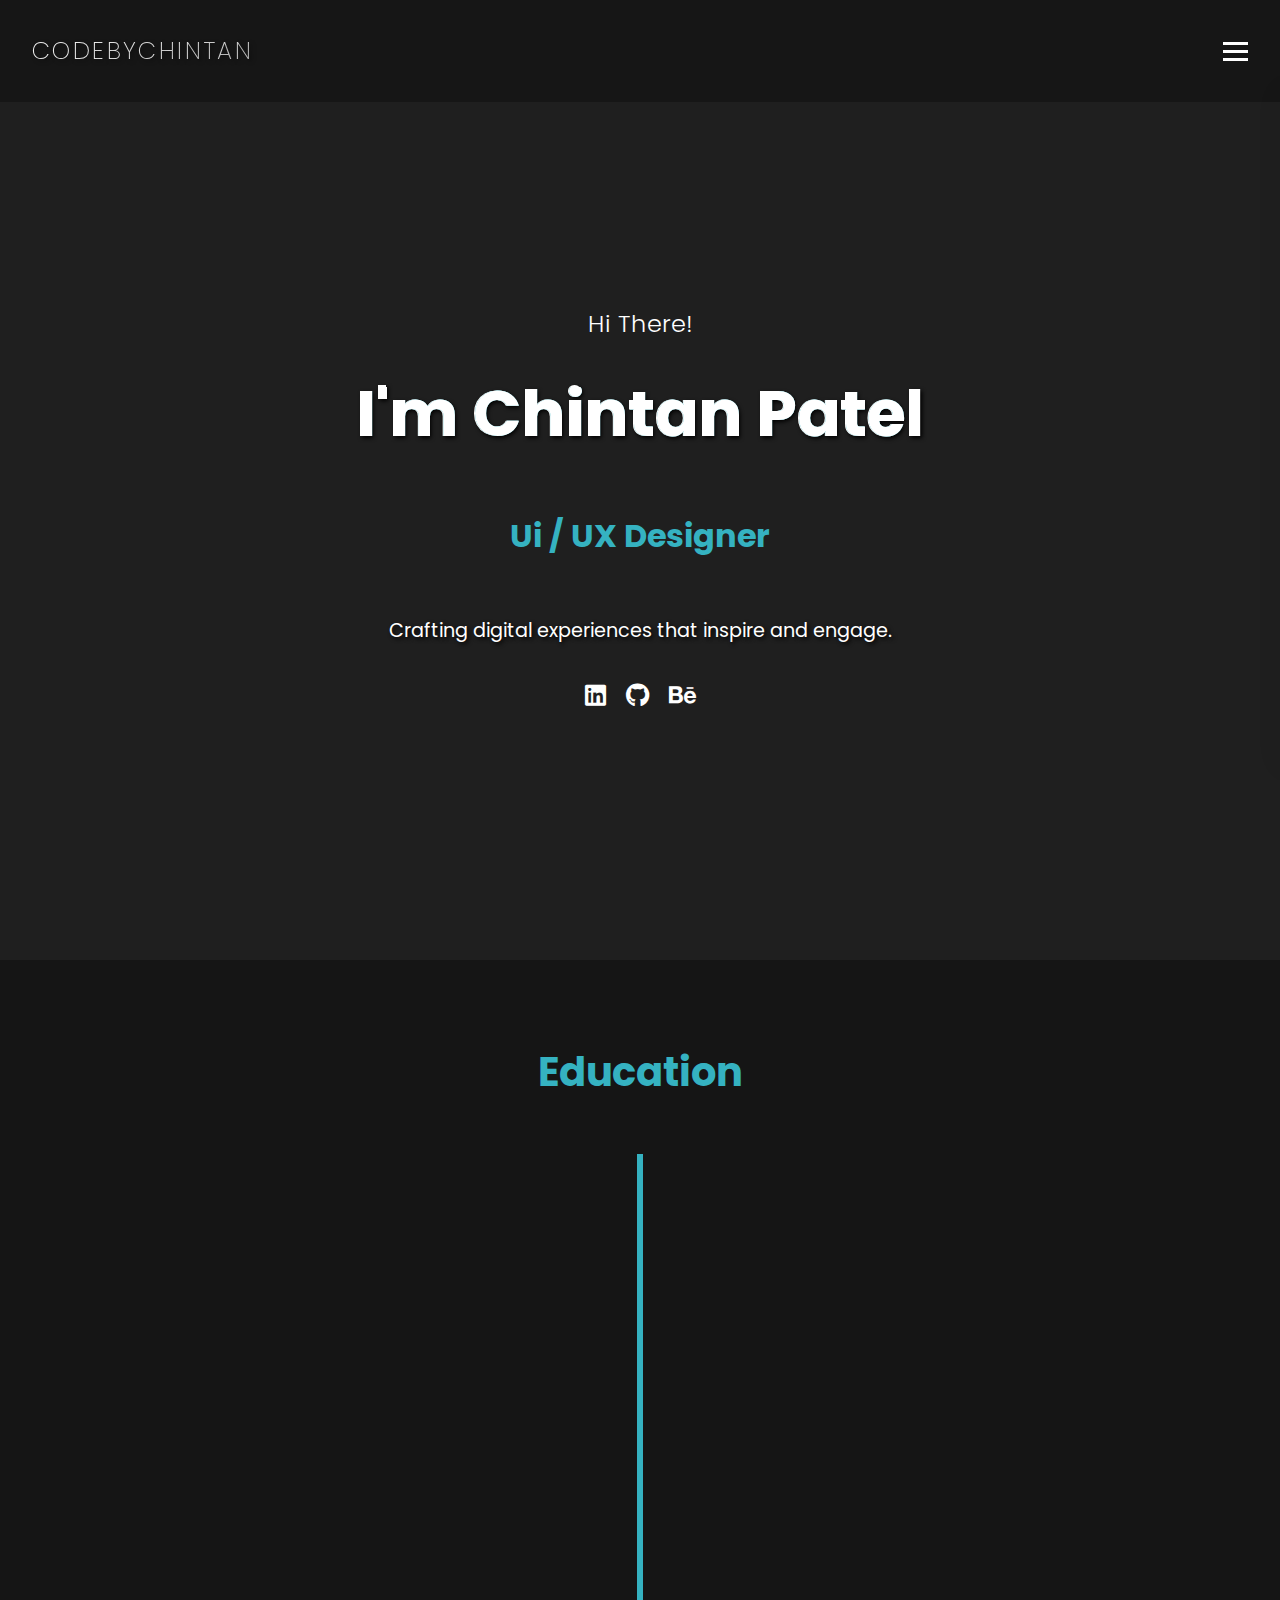
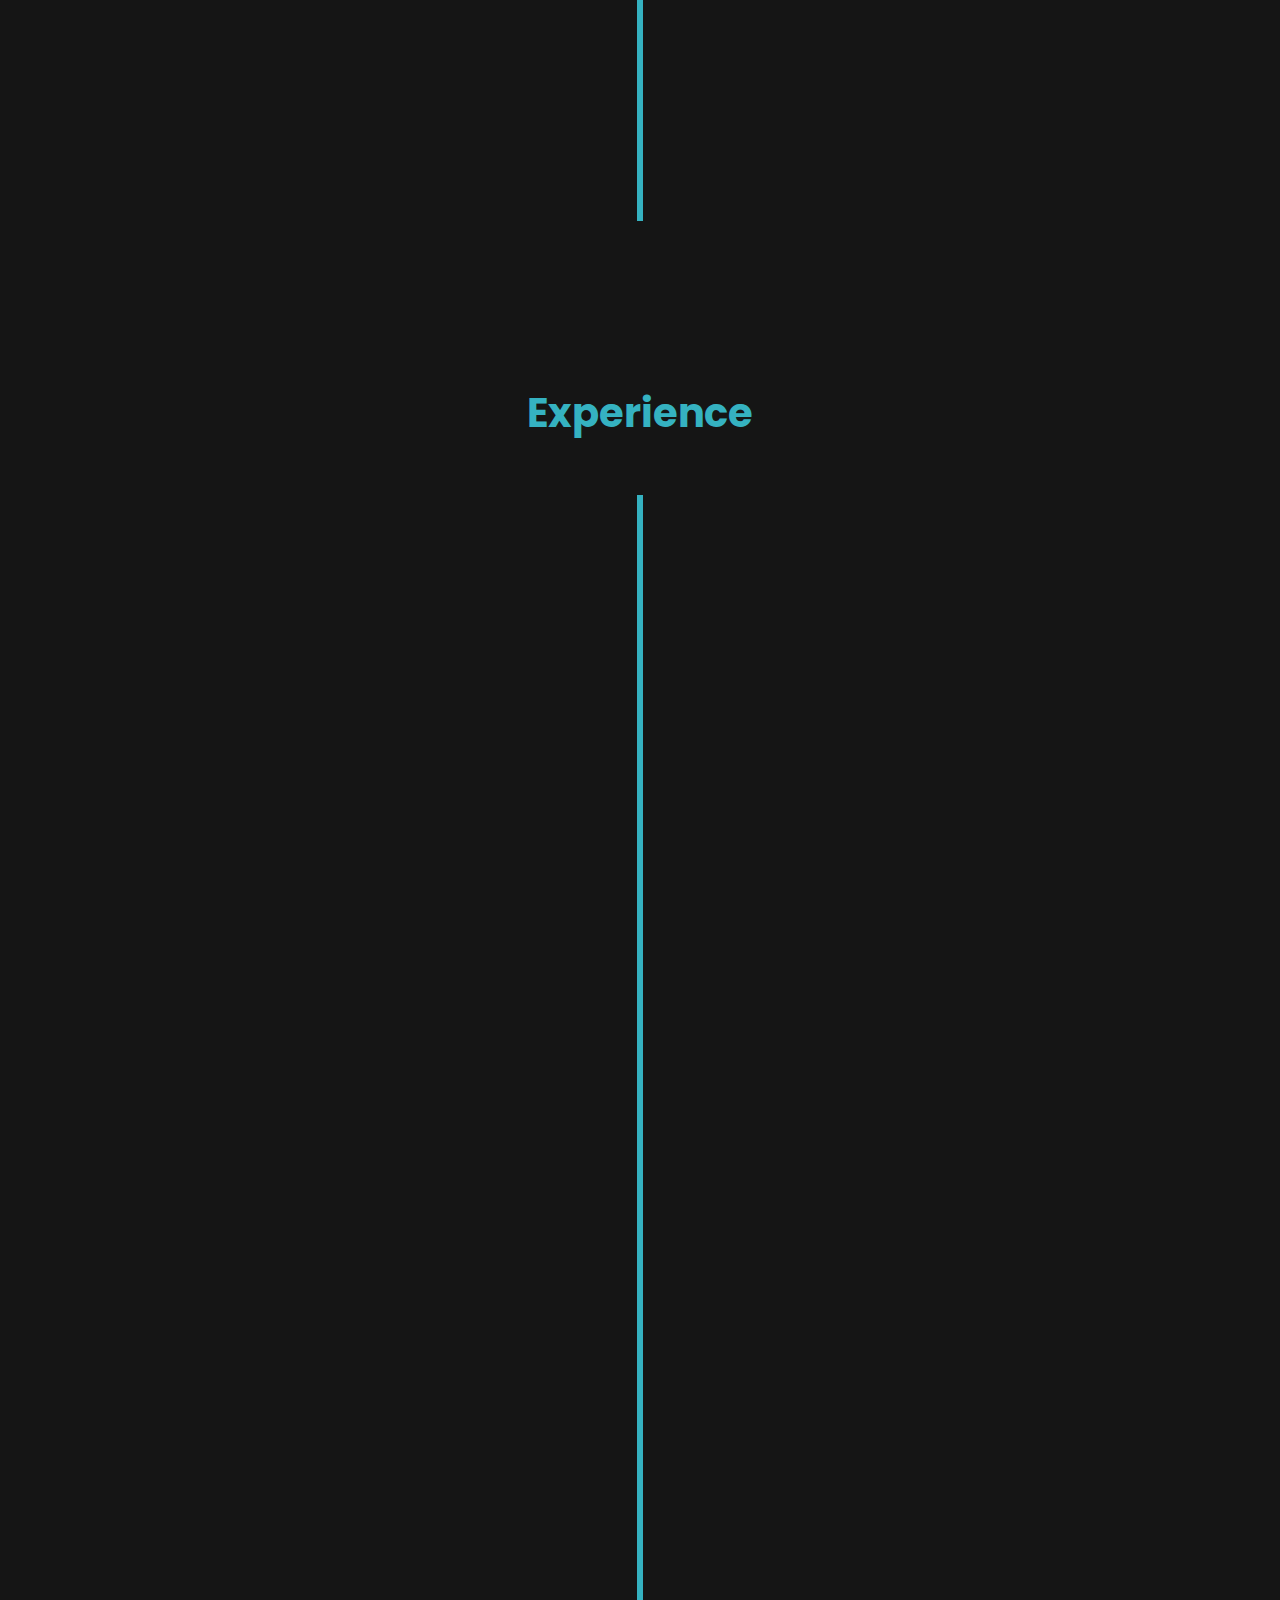
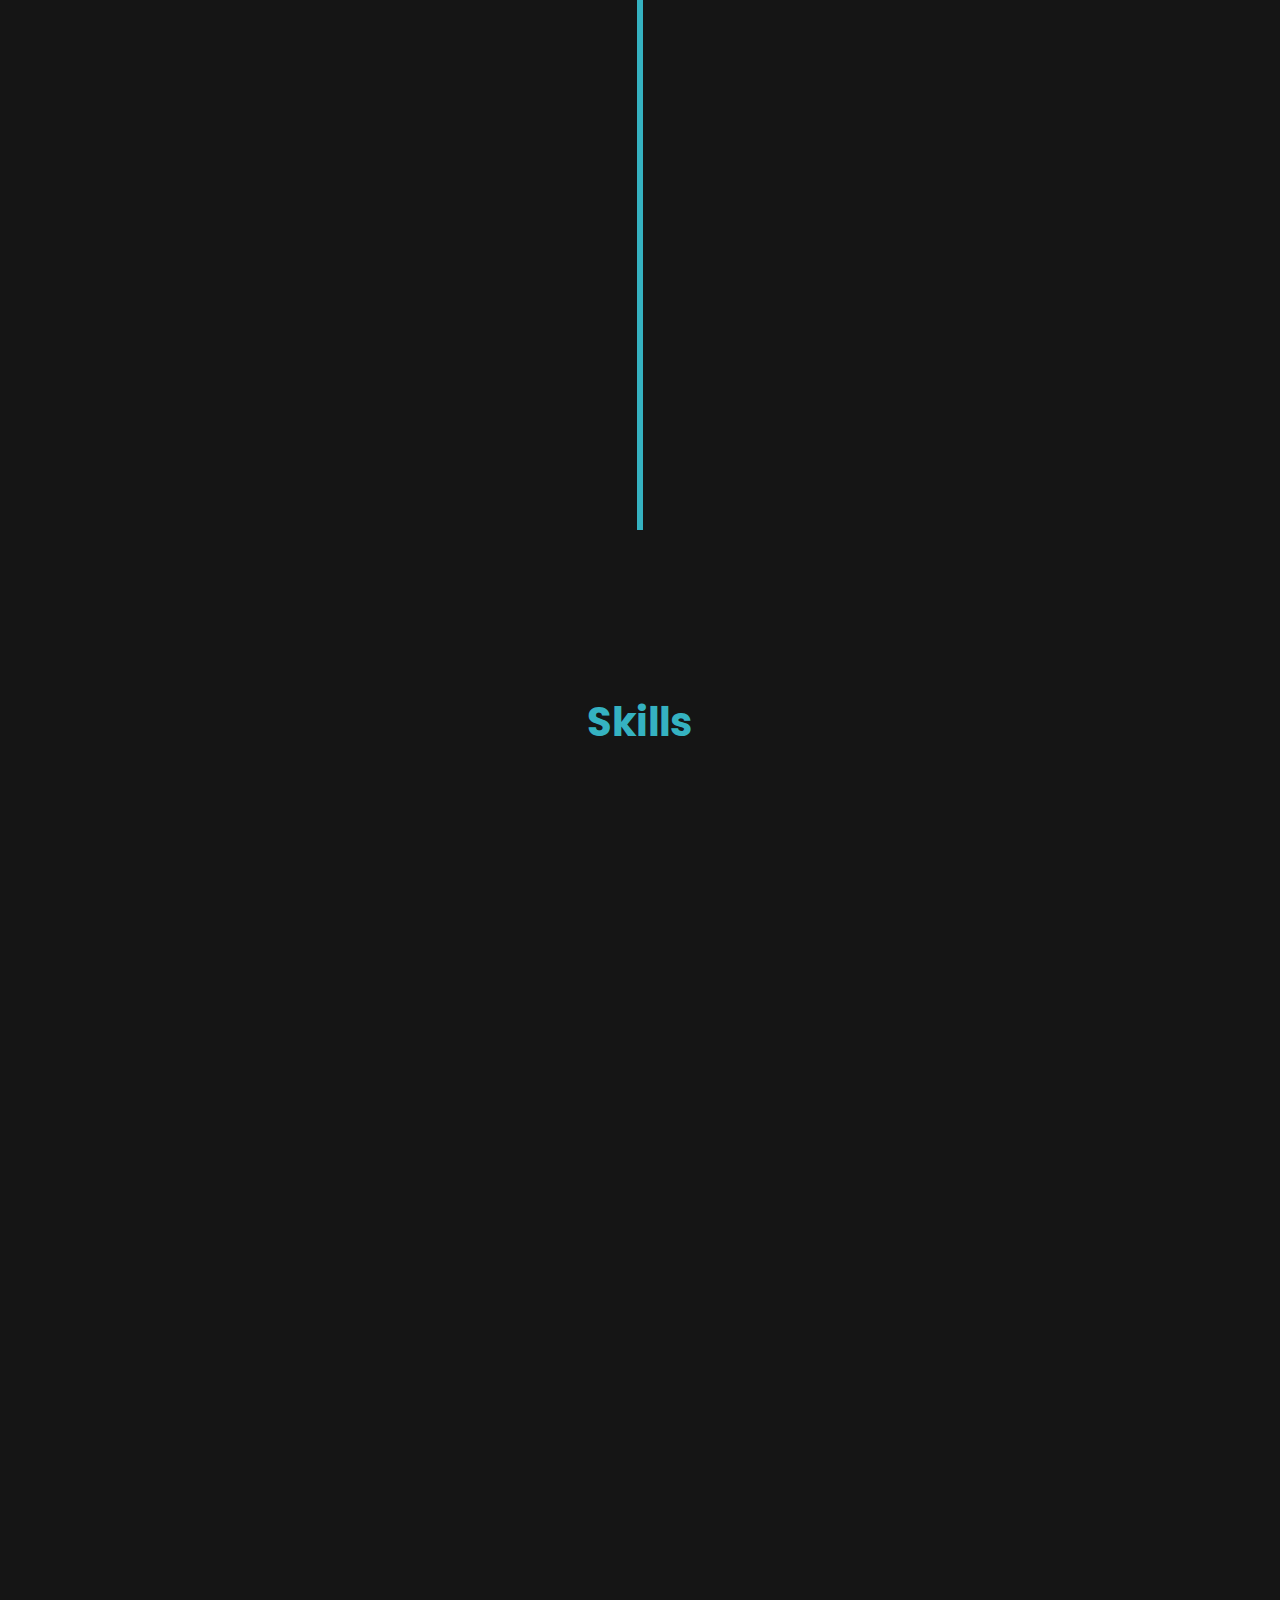
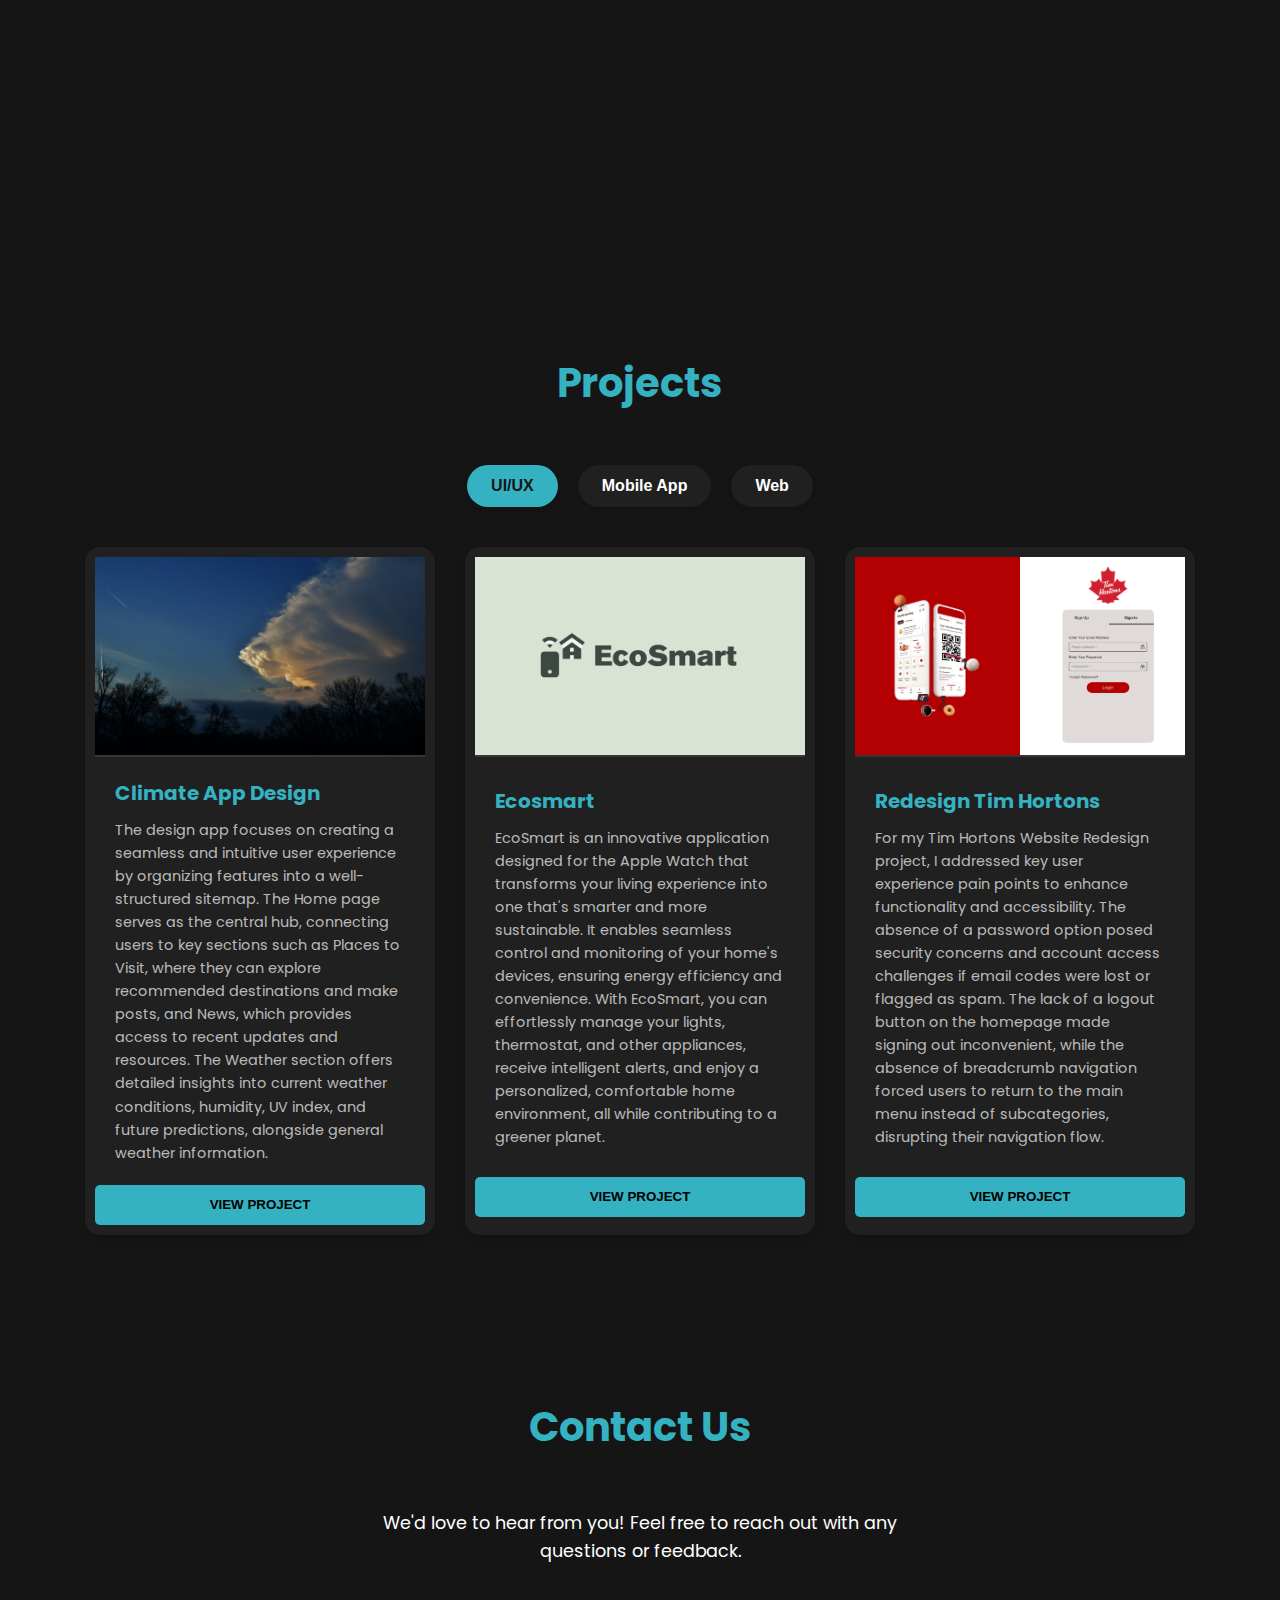
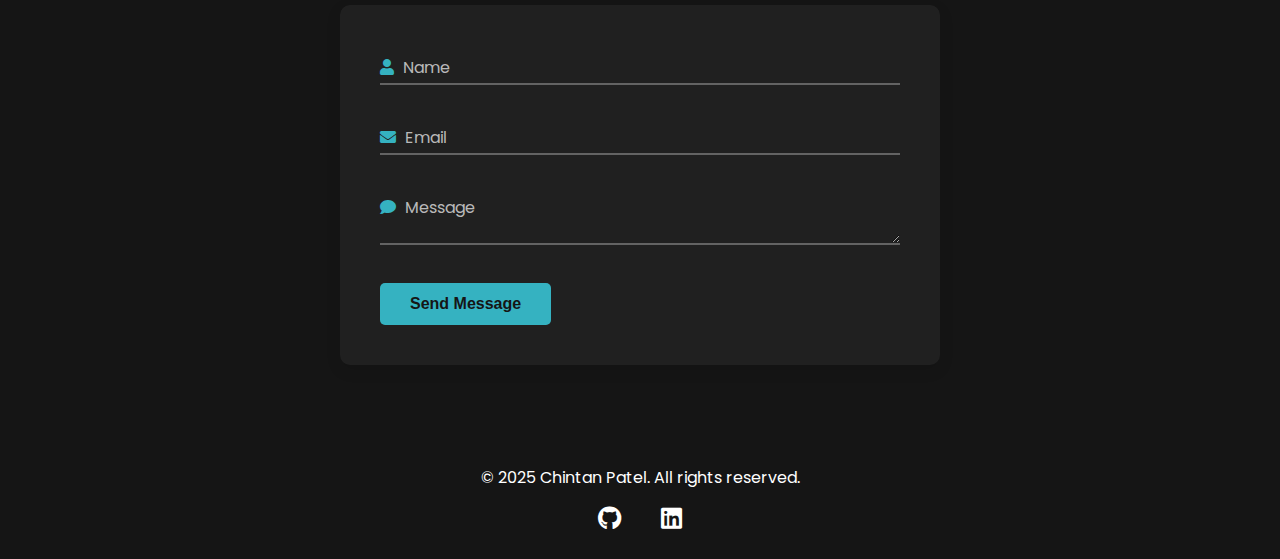
==== commit 7ab26337: "ui changes" ====
--- a/home.html
+++ b/home.html
@@ -32,9 +32,13 @@
                 <li><a href="#skills" class="nav-item" data-nav-item>Skills</a></li>
                 <li><a href="#projects" class="nav-item" data-nav-item>Projects</a></li>
                 <li><a href="#contact" class="nav-item" data-nav-item>Contact</a></li>
-         <a href="chintan-resume.pdf" download style="text-decoration: none;">
-    <button type="button" class="btn">Get Resume</button>
-</a>
+                <div class="resume">
+               <button type="button" class="btn" target="_blank" onclick="window.location.href='chintan-resume.pdf'; ">Get Resume</button>
+
+                </div>
+
+
+
             </ul>
             <div class="hamburger">
                 <span></span>
--- a/styles/style.css
+++ b/styles/style.css
@@ -10,7 +10,7 @@
     --primary-color: #35b2c1;
     --secondary-color: #00cec9;
     --text-color: #ffffff;
-    --bg-color: #161616;
+    --bg-color: #151515;
     --accent-color: #35b2c1;
 }
 
@@ -30,6 +30,7 @@
 
 /* Header and navigation */
 header {
+     background: #161616;
     /* background-color: rgba(22, 22, 22, 0.8); */
     padding: 1rem 0;
     position: fixed;
@@ -41,10 +42,11 @@
 
 header.scrolled {
     background-color: #161616;
-    padding: 0.5rem 0;
+    /* padding: 0.5rem 0; */
 }
 
 nav {
+    background: #161616;
     display: flex;
     justify-content: space-between;
     align-items: center;
@@ -120,7 +122,14 @@
 
 }
 
-
+.resume a{
+    text-decoration: none;
+    border: none;
+
+}
+.resume button{
+    text-decoration: none;
+}
 /* Main content */
 main {
     margin-top: 60px;
@@ -155,7 +164,7 @@
     left: 0;
     width: 100%;
     height: 100%;
-    background: linear-gradient(45deg, rgba(0, 0, 0, 0.1) 0%, rgba(255, 255, 255, 0.1) 100%);
+     background: #1f1f1f;
 
     z-index: 1;
     animation: gradientBG 15s ease infinite;
@@ -638,7 +647,6 @@
 
 /* Footer */
 footer {
-    background-color: rgba(22, 22, 22, 0.8);
     color: var(--text-color);
     text-align: center;
     padding: 20px 0;
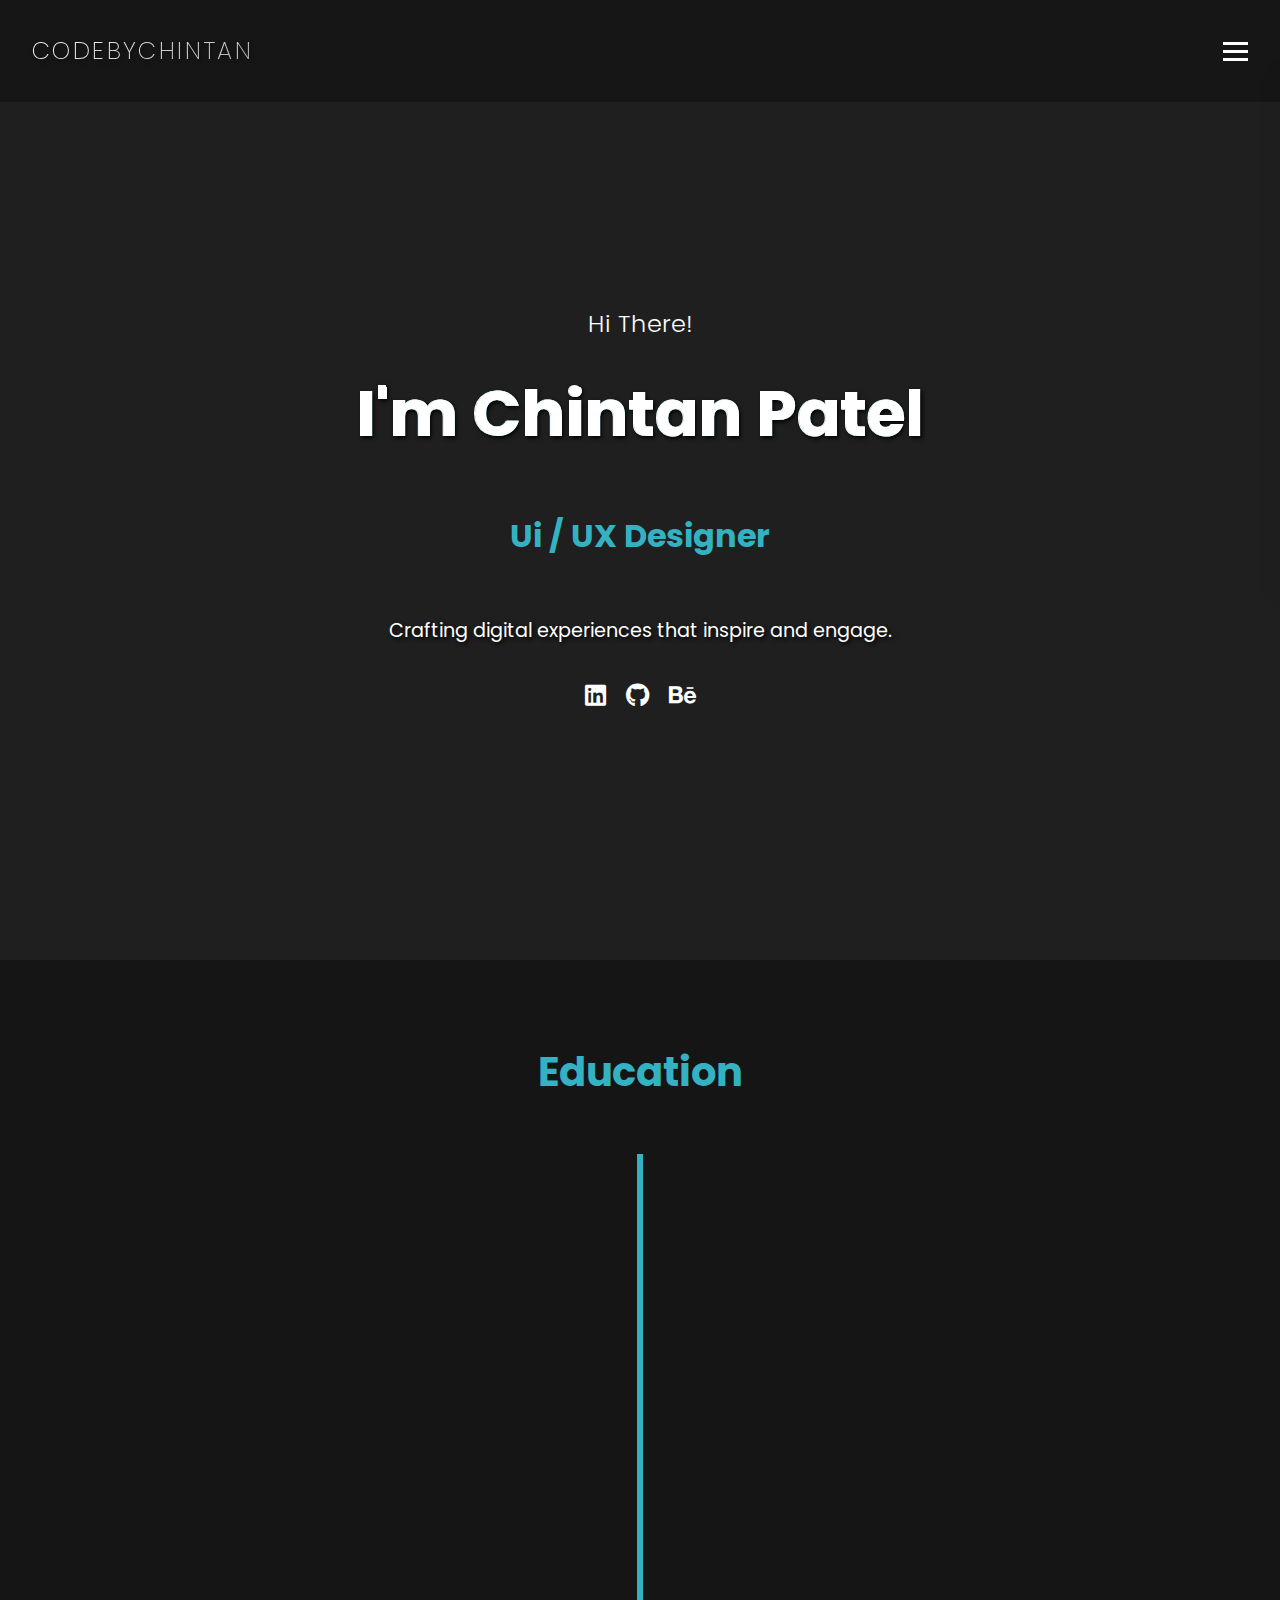
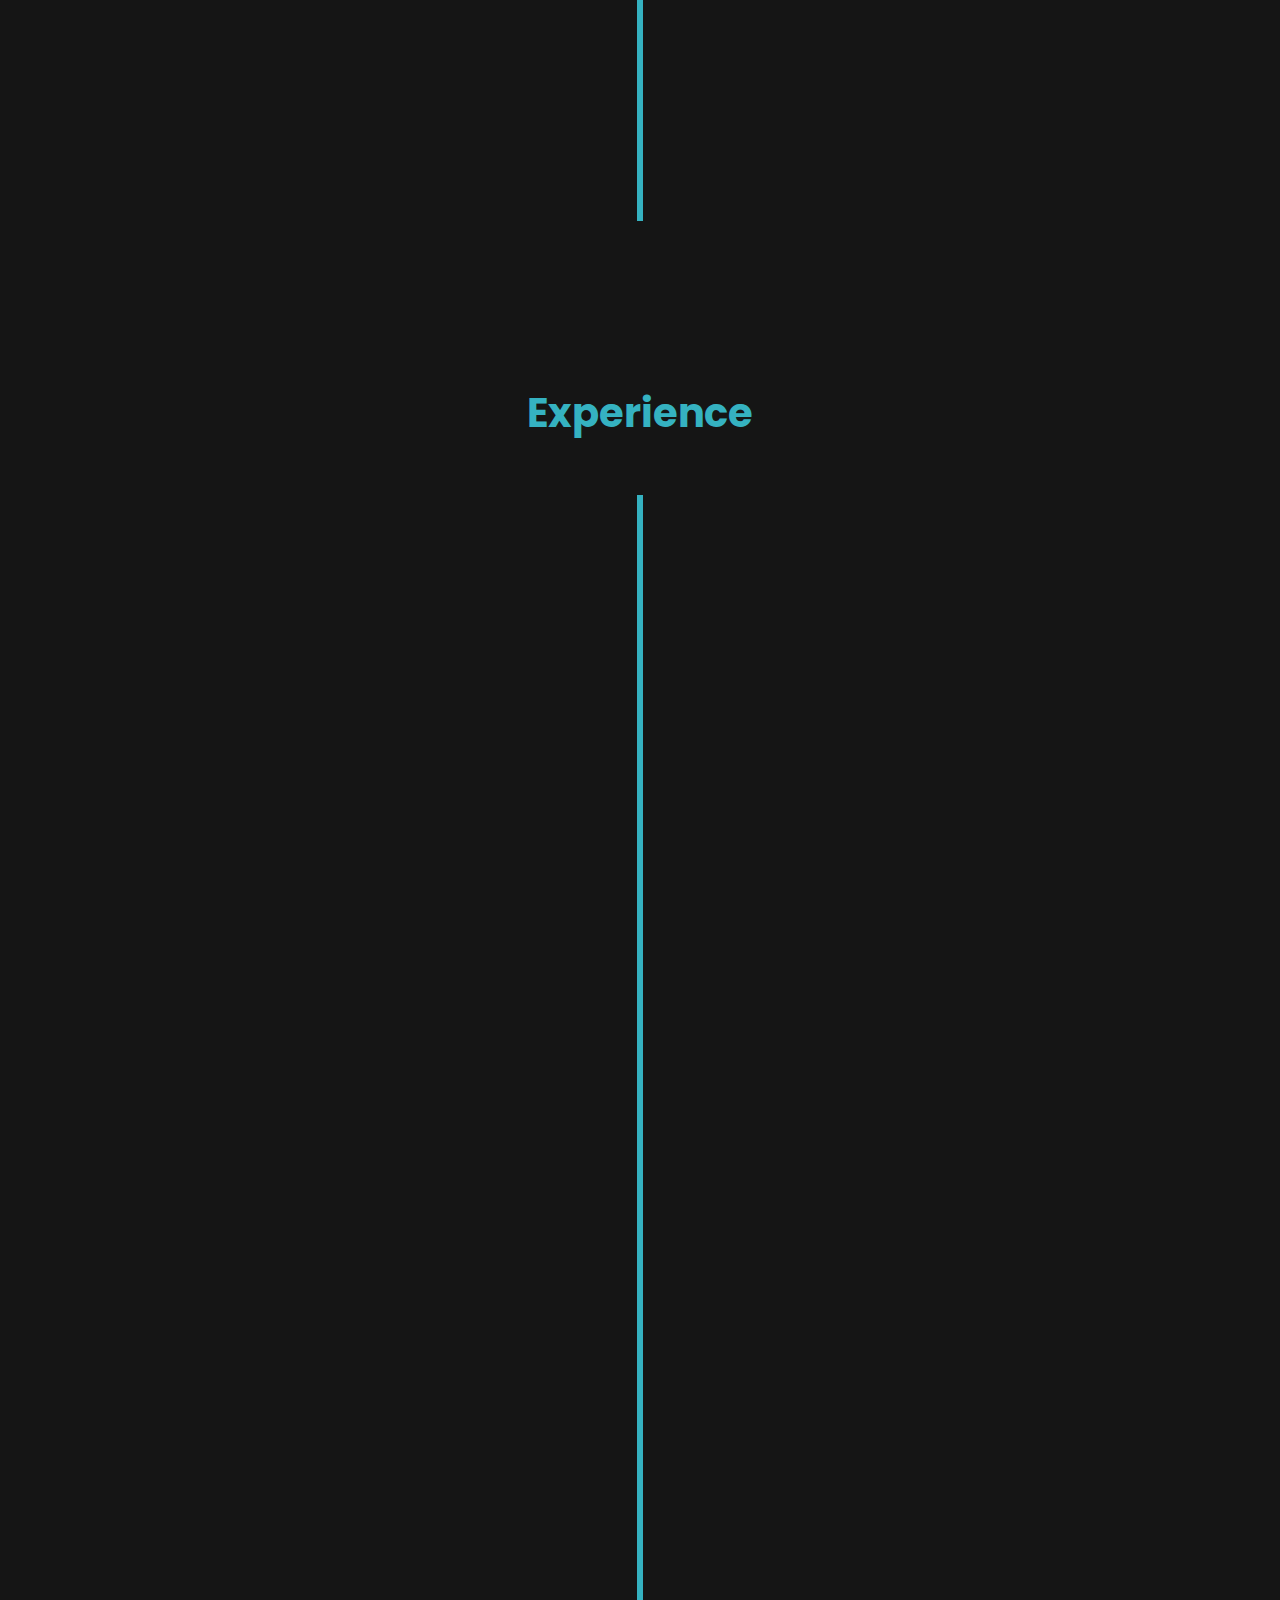
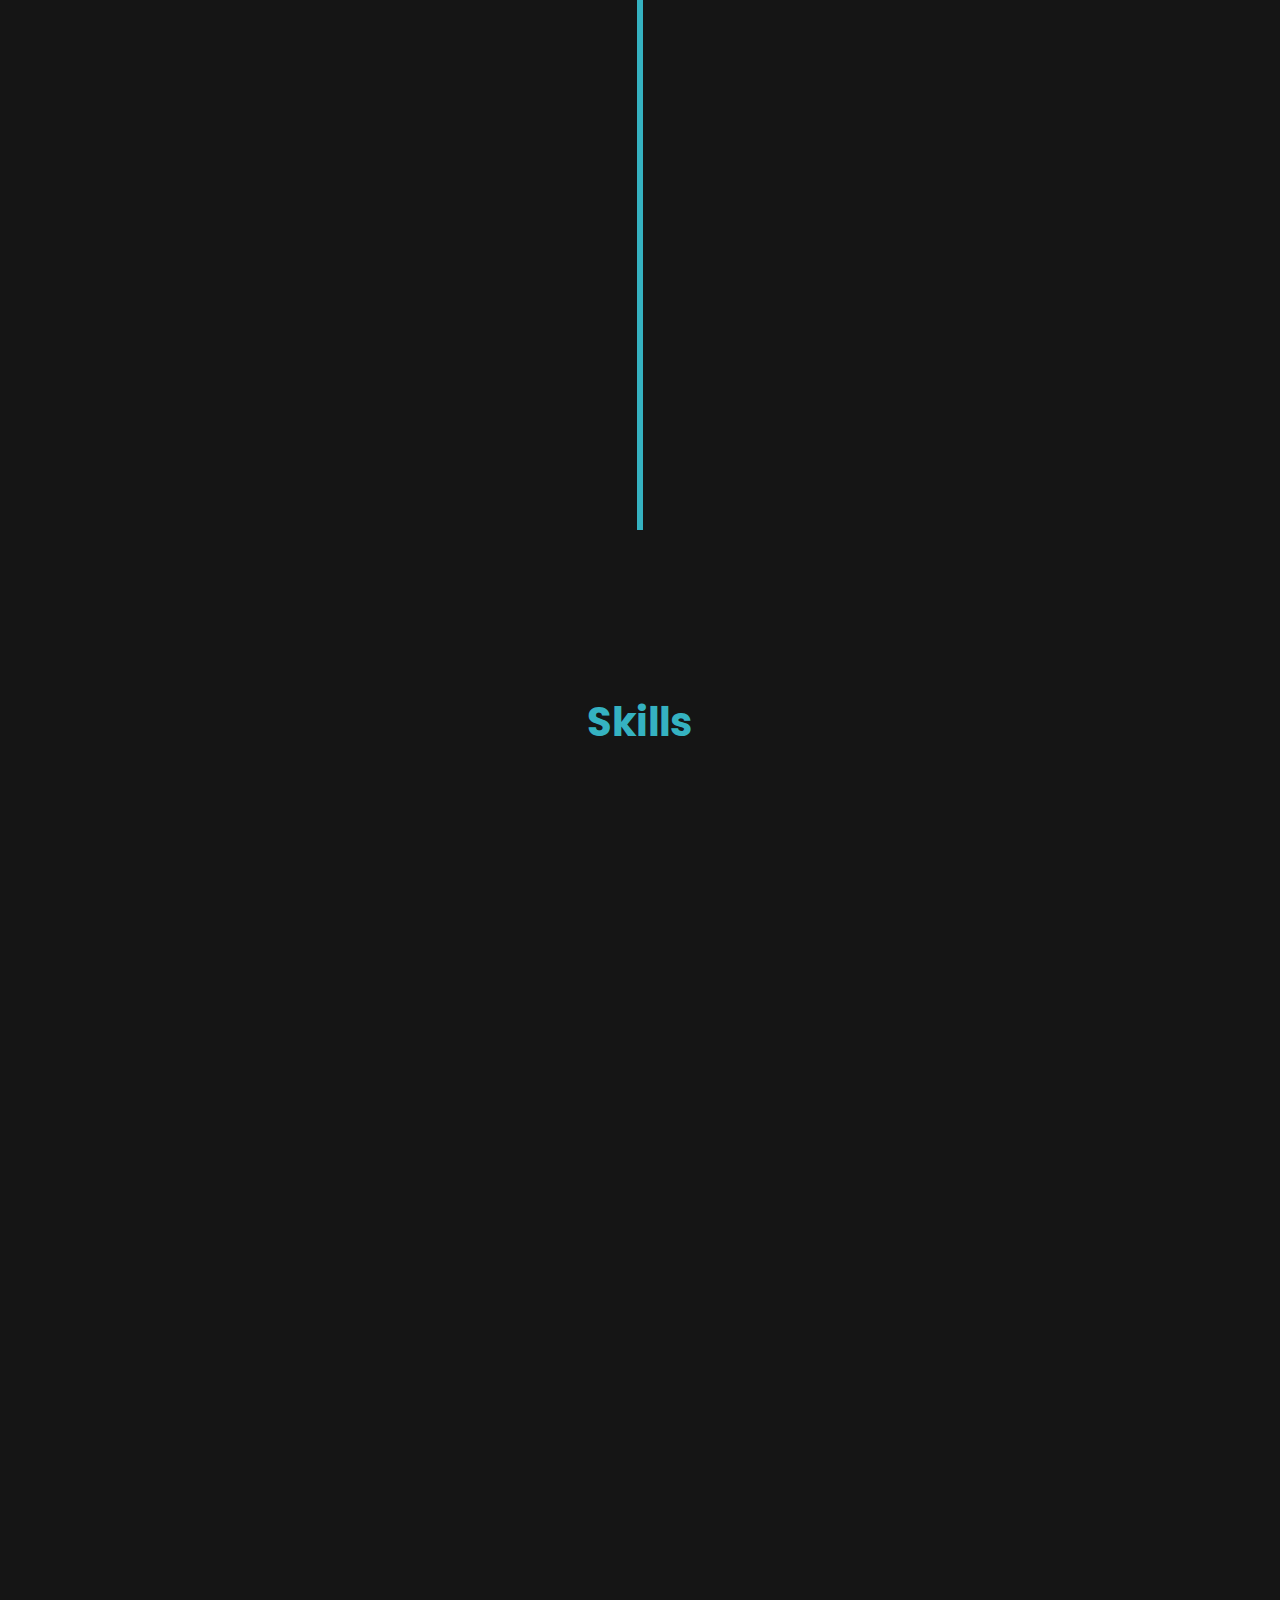
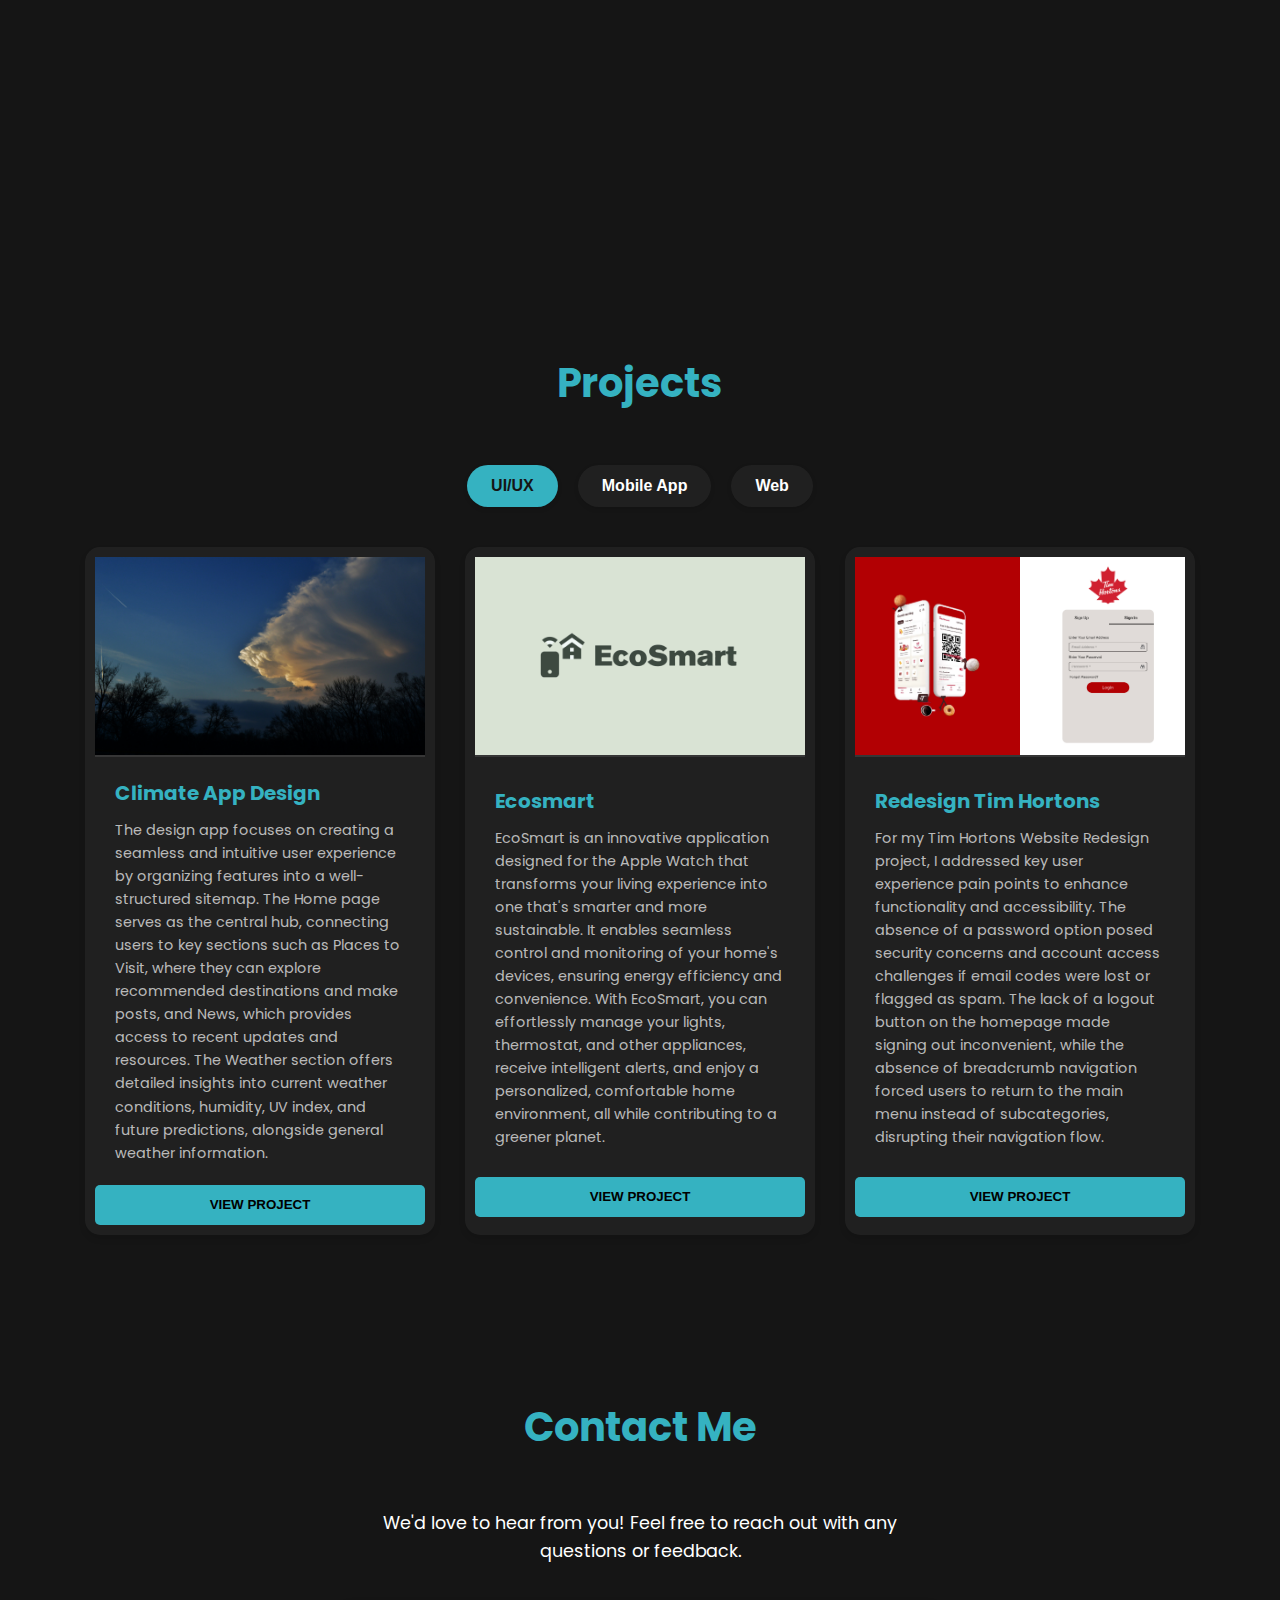
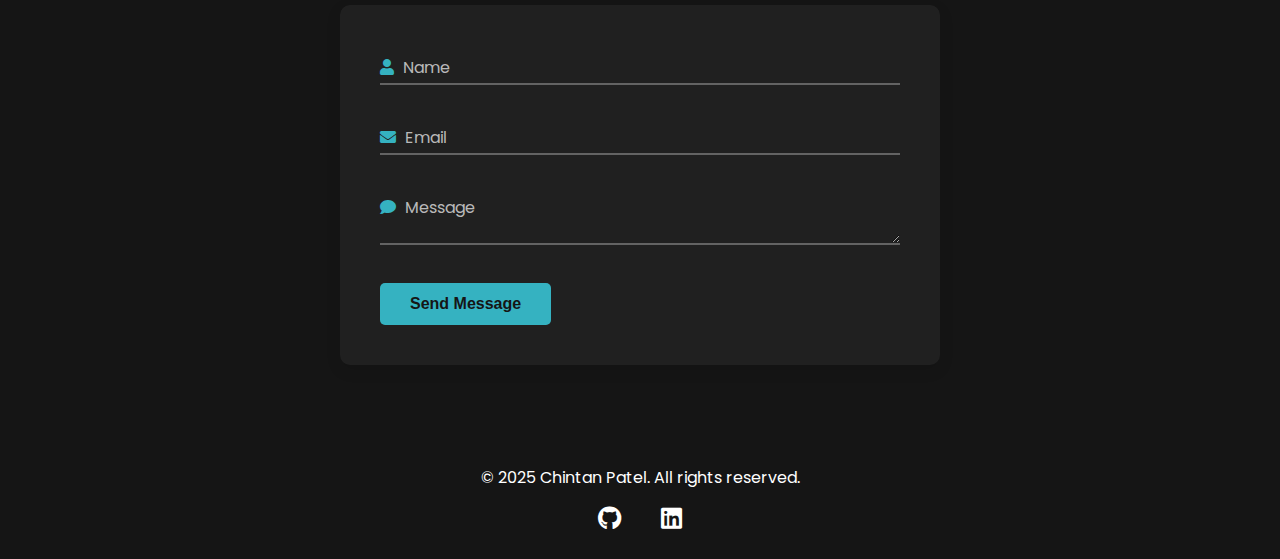
==== commit 2e8c2762: "add" ====
--- a/home.html
+++ b/home.html
@@ -467,7 +467,7 @@
 
         <section id="contact">
             <div class="container">
-                <h2 class="section-title">Contact Us</h2>
+                <h2 class="section-title">Contact Me</h2>
                 <p class="contact-description">We'd love to hear from you! Feel free to reach out with any questions or
                     feedback.</p>
                 <form class="contact-form" id="contact-form">
--- a/styles/style.css
+++ b/styles/style.css
@@ -707,7 +707,8 @@
     .nav-links {
         position: fixed;
         right: -100%;
-        top: 5rem;
+        top: 4rem;
+        line-height: 0;
         flex-direction: column;
         background-color: var(--bg-color);
         width: 100%;
@@ -717,6 +718,7 @@
     }
 
     .nav-links.active {
+        padding-bottom: 20px;
         right: 0;
     }
 
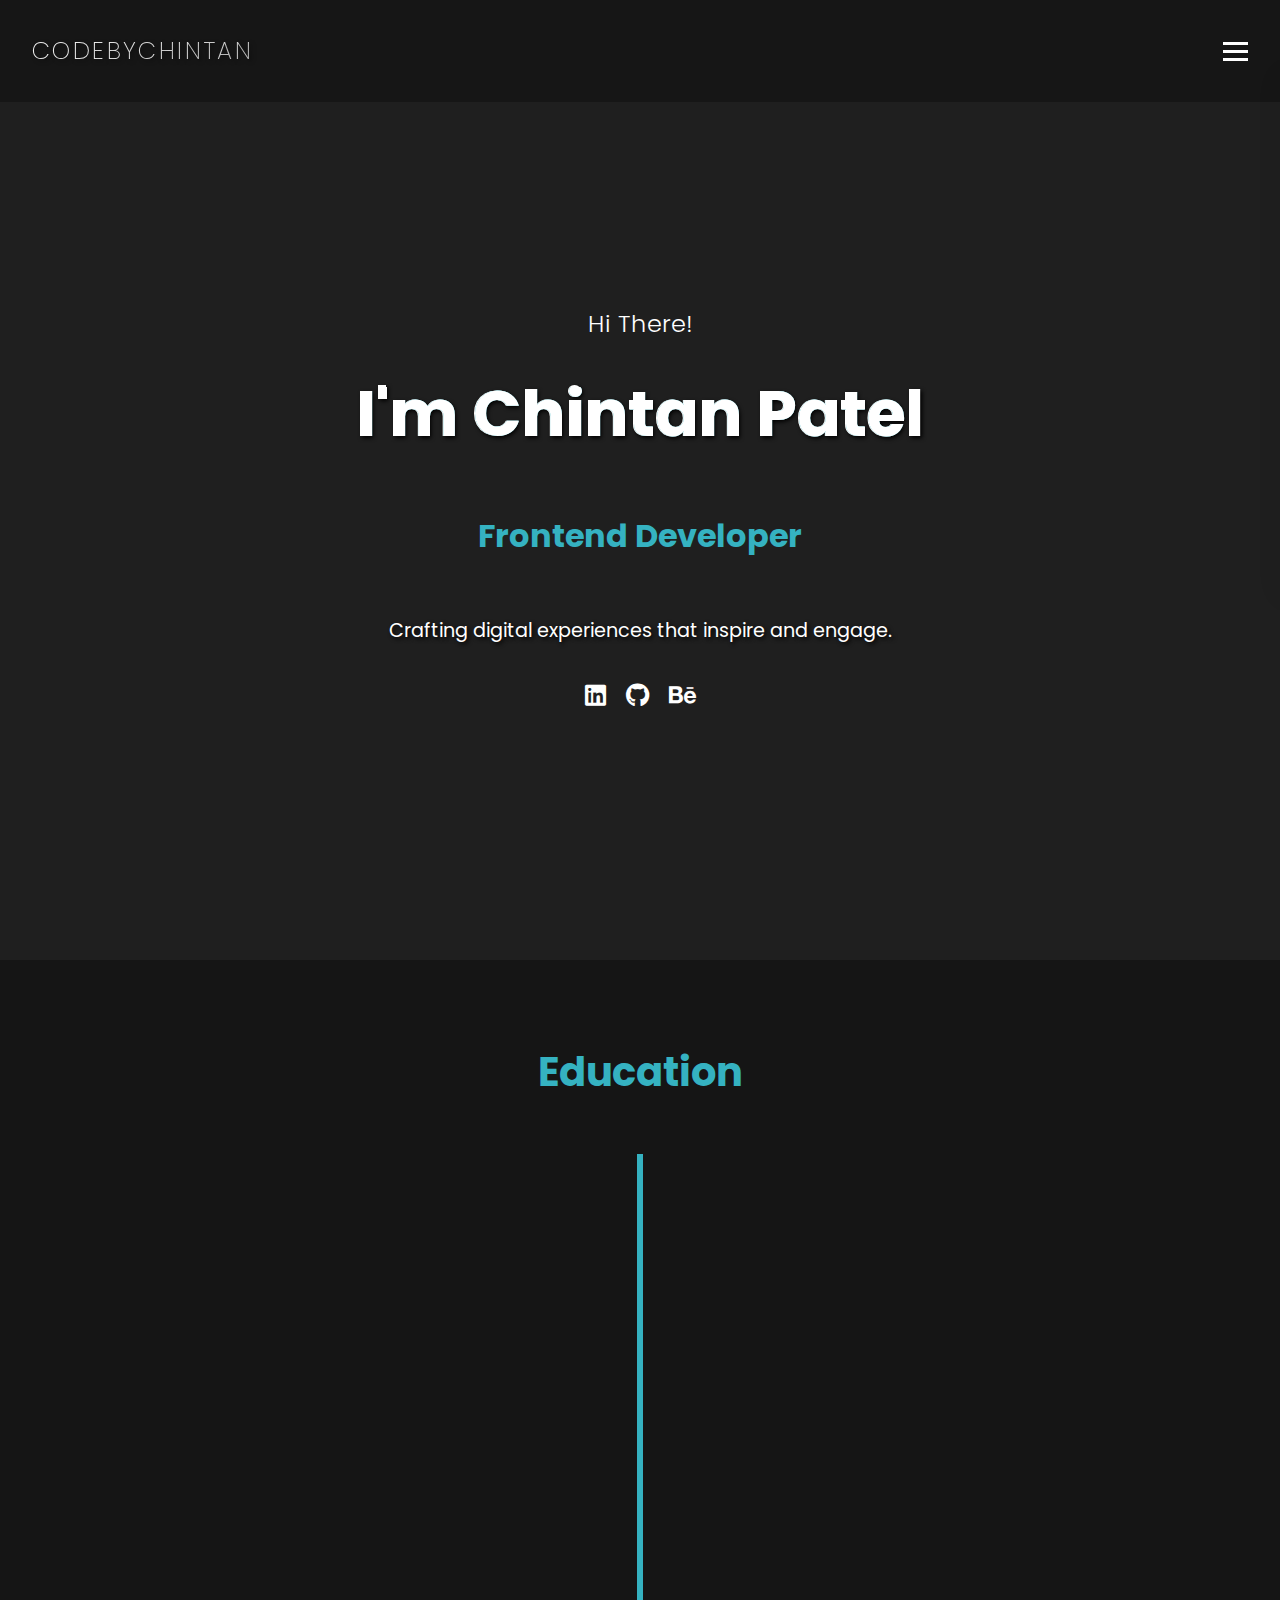
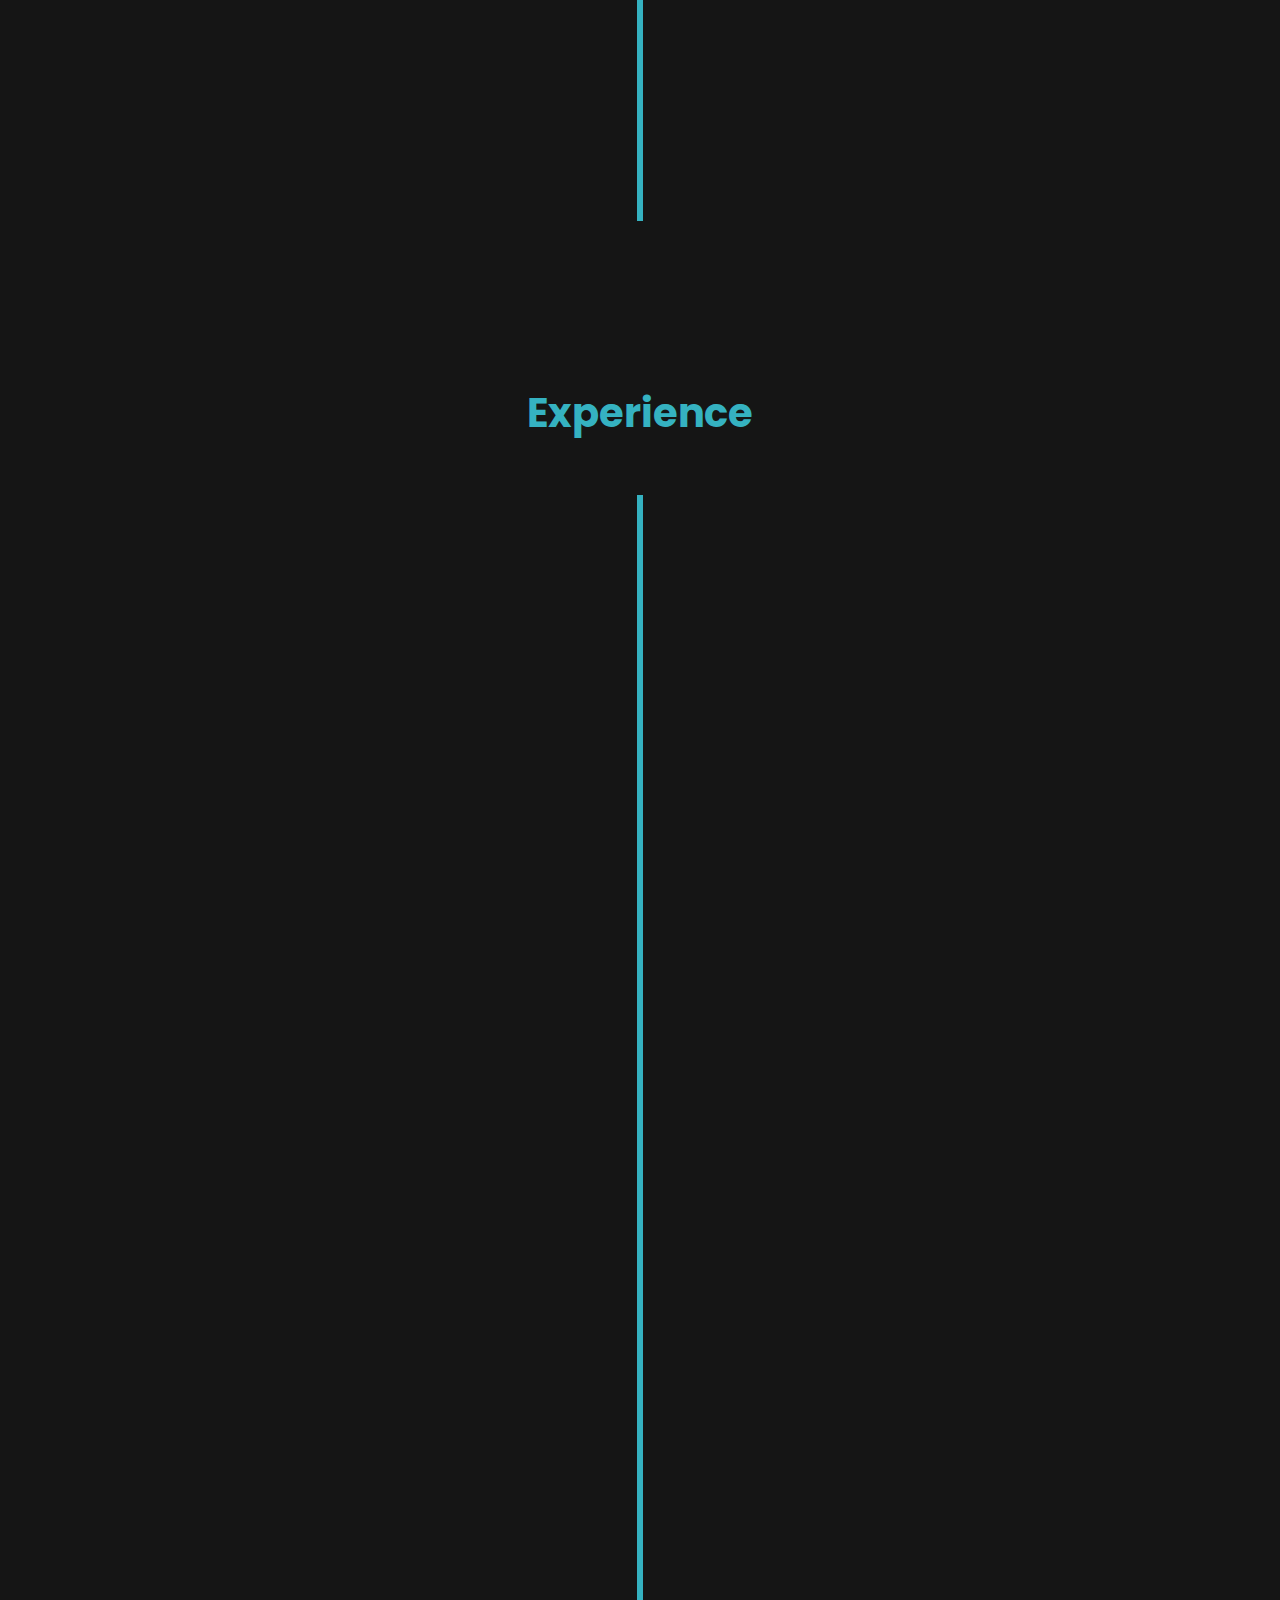
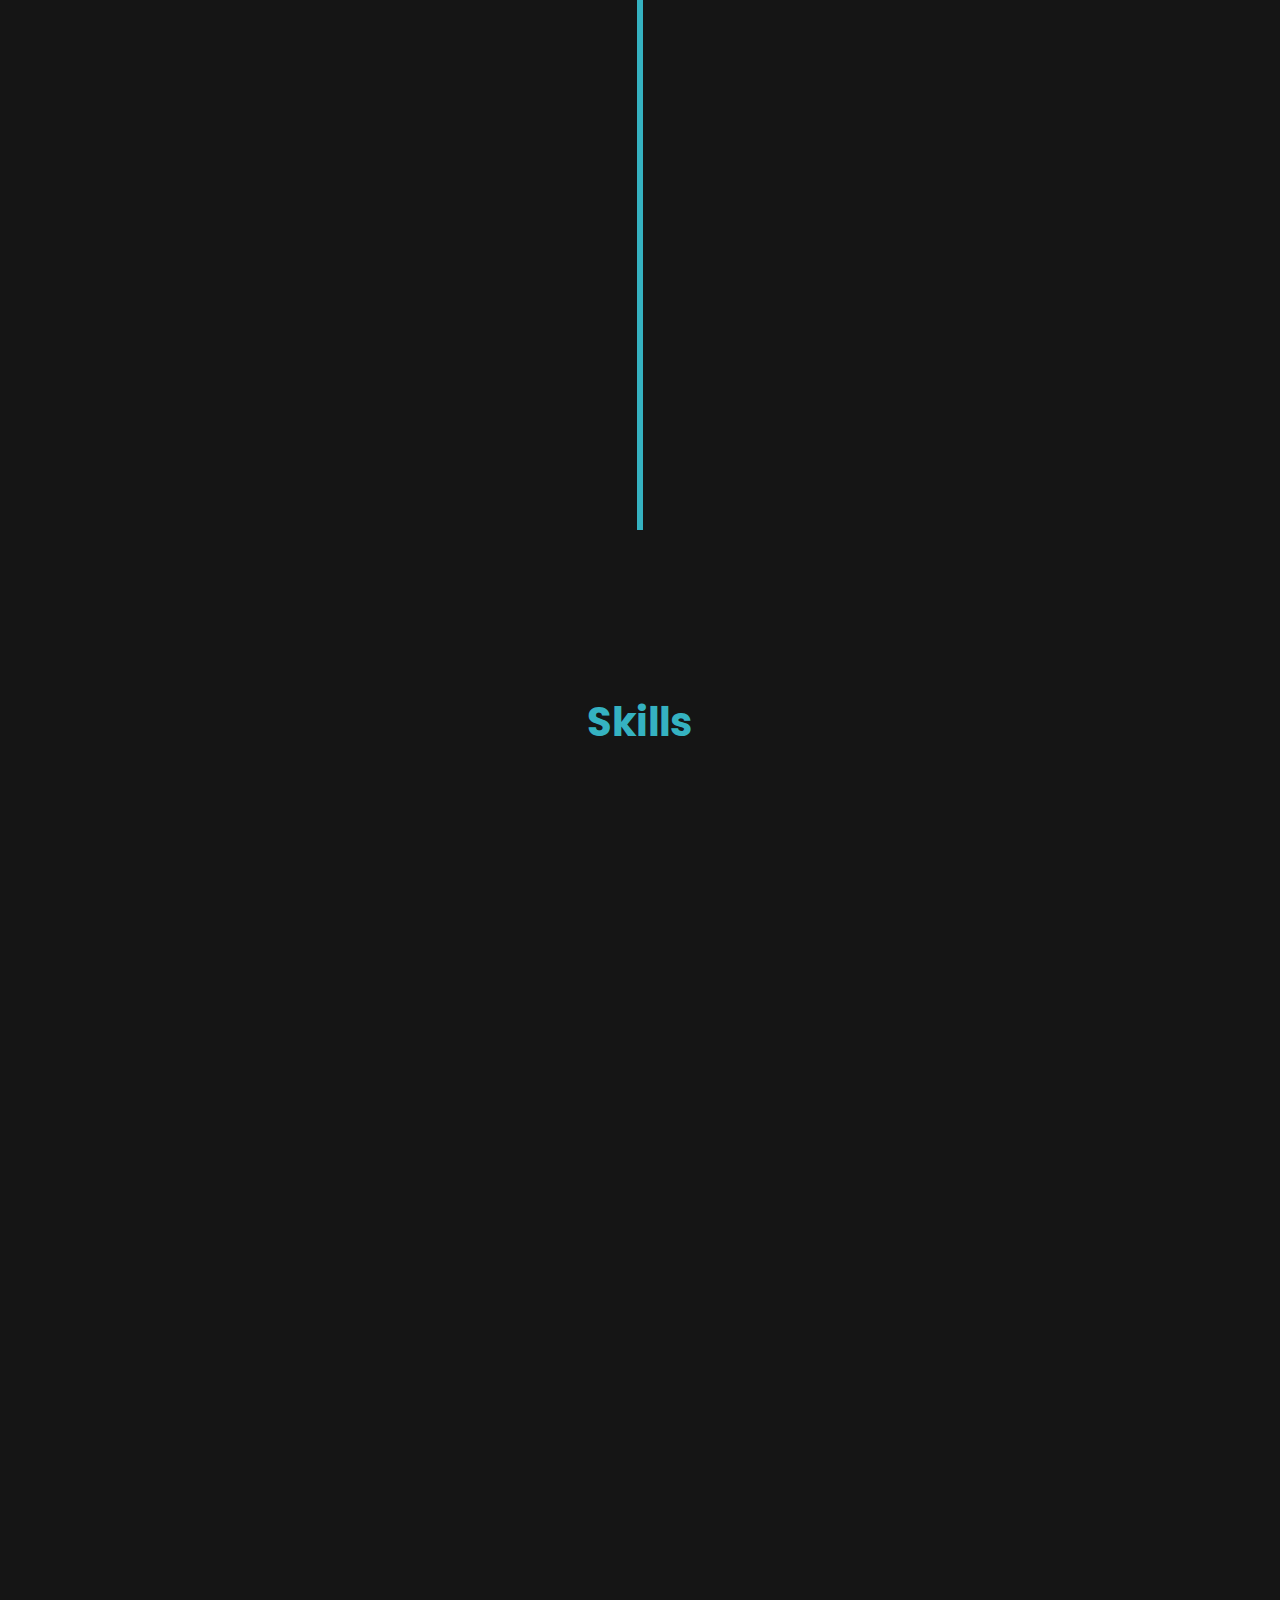
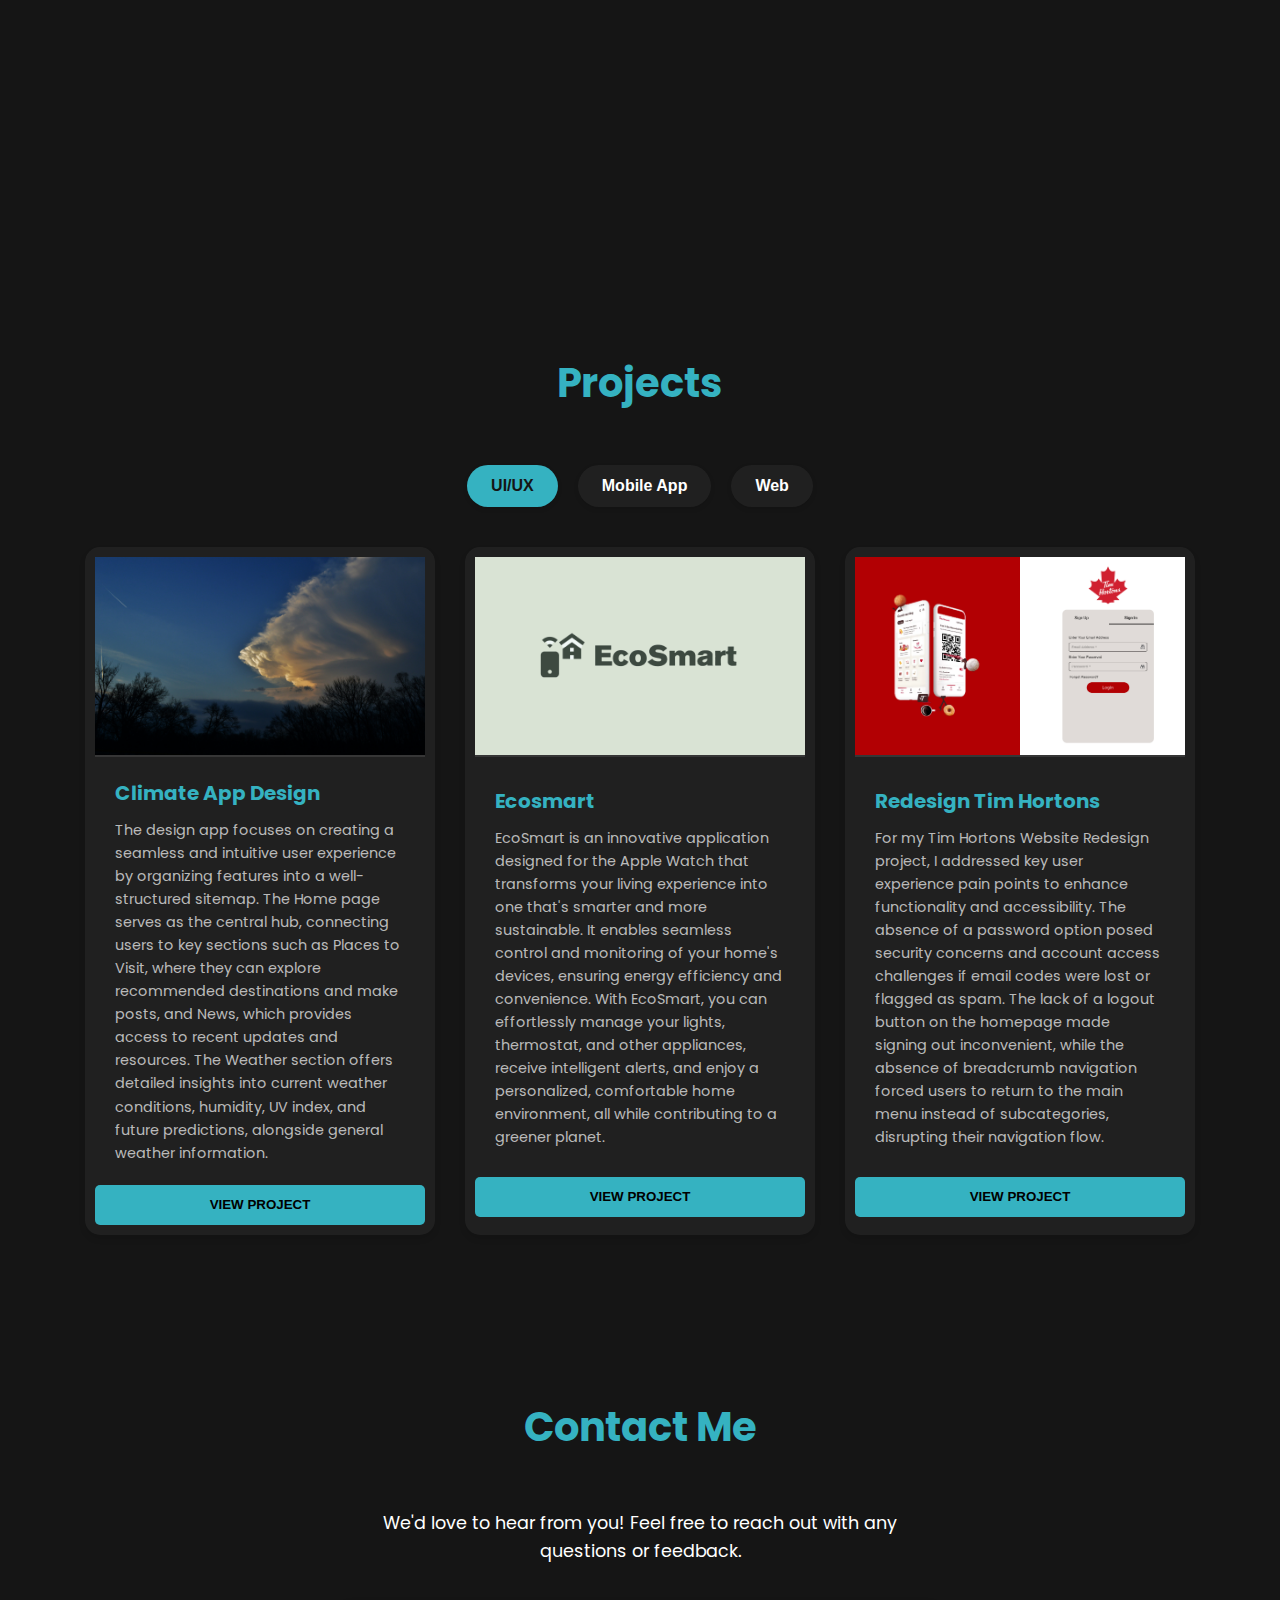
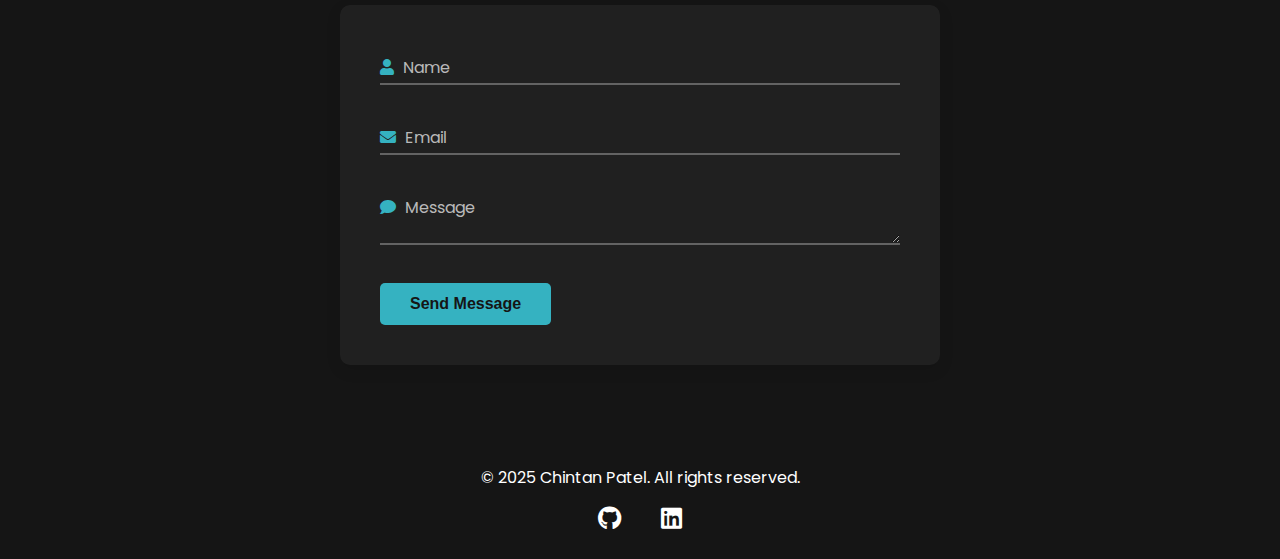
==== commit fbaffd72: "commit" ====
--- a/home.html
+++ b/home.html
@@ -55,7 +55,7 @@
                 <div>
                     <h3>Hi There!</h3>
                     <h1 class="glitch" data-text="I'm Chintan Patel">I'm Chintan Patel</h1>
-                    <p class="animated-heading"><span id="words">Ui / UX Designer</span></p>
+                    <p class="animated-heading"><span id="words">Frontend Developer</span></p>
                     <p class="glitch" class="intro">Crafting digital experiences that inspire and engage.</p>
 
                 </div>
@@ -497,8 +497,8 @@
         <div class="container">
             <p>&copy; 2025 Chintan Patel. All rights reserved.</p>
             <div class="social-links">
-                <a href="https://github.com/chintu1851" aria-label="GitHub"><i class="fab fa-github"></i></a>
-                <a href="https://www.linkedin.com/in/pchintan71/" aria-label="LinkedIn"><i
+                <a href="https://github.com/chintu1851" target="_blank" aria-label="GitHub"><i class="fab fa-github"></i></a>
+                <a href="https://www.linkedin.com/in/pchintan71/" target="_blank" aria-label="LinkedIn"><i
                         class="fab fa-linkedin"></i></a>
 
             </div>
@@ -508,7 +508,7 @@
     <script src="https://unpkg.com/aos@next/dist/aos.js"></script>
     <script type="text/javascript">
         (function () {
-            var words = ["Ui / UX Designer", "Frontend Developer", "iOS Developer", "Web Developer"],
+            var words = ["Frontend Developer","Full Stack Developer","iOS Developer","Ui / UX Designer"],
                 i = 0;
             setInterval(function () {
                 $('#words').fadeOut(function () {
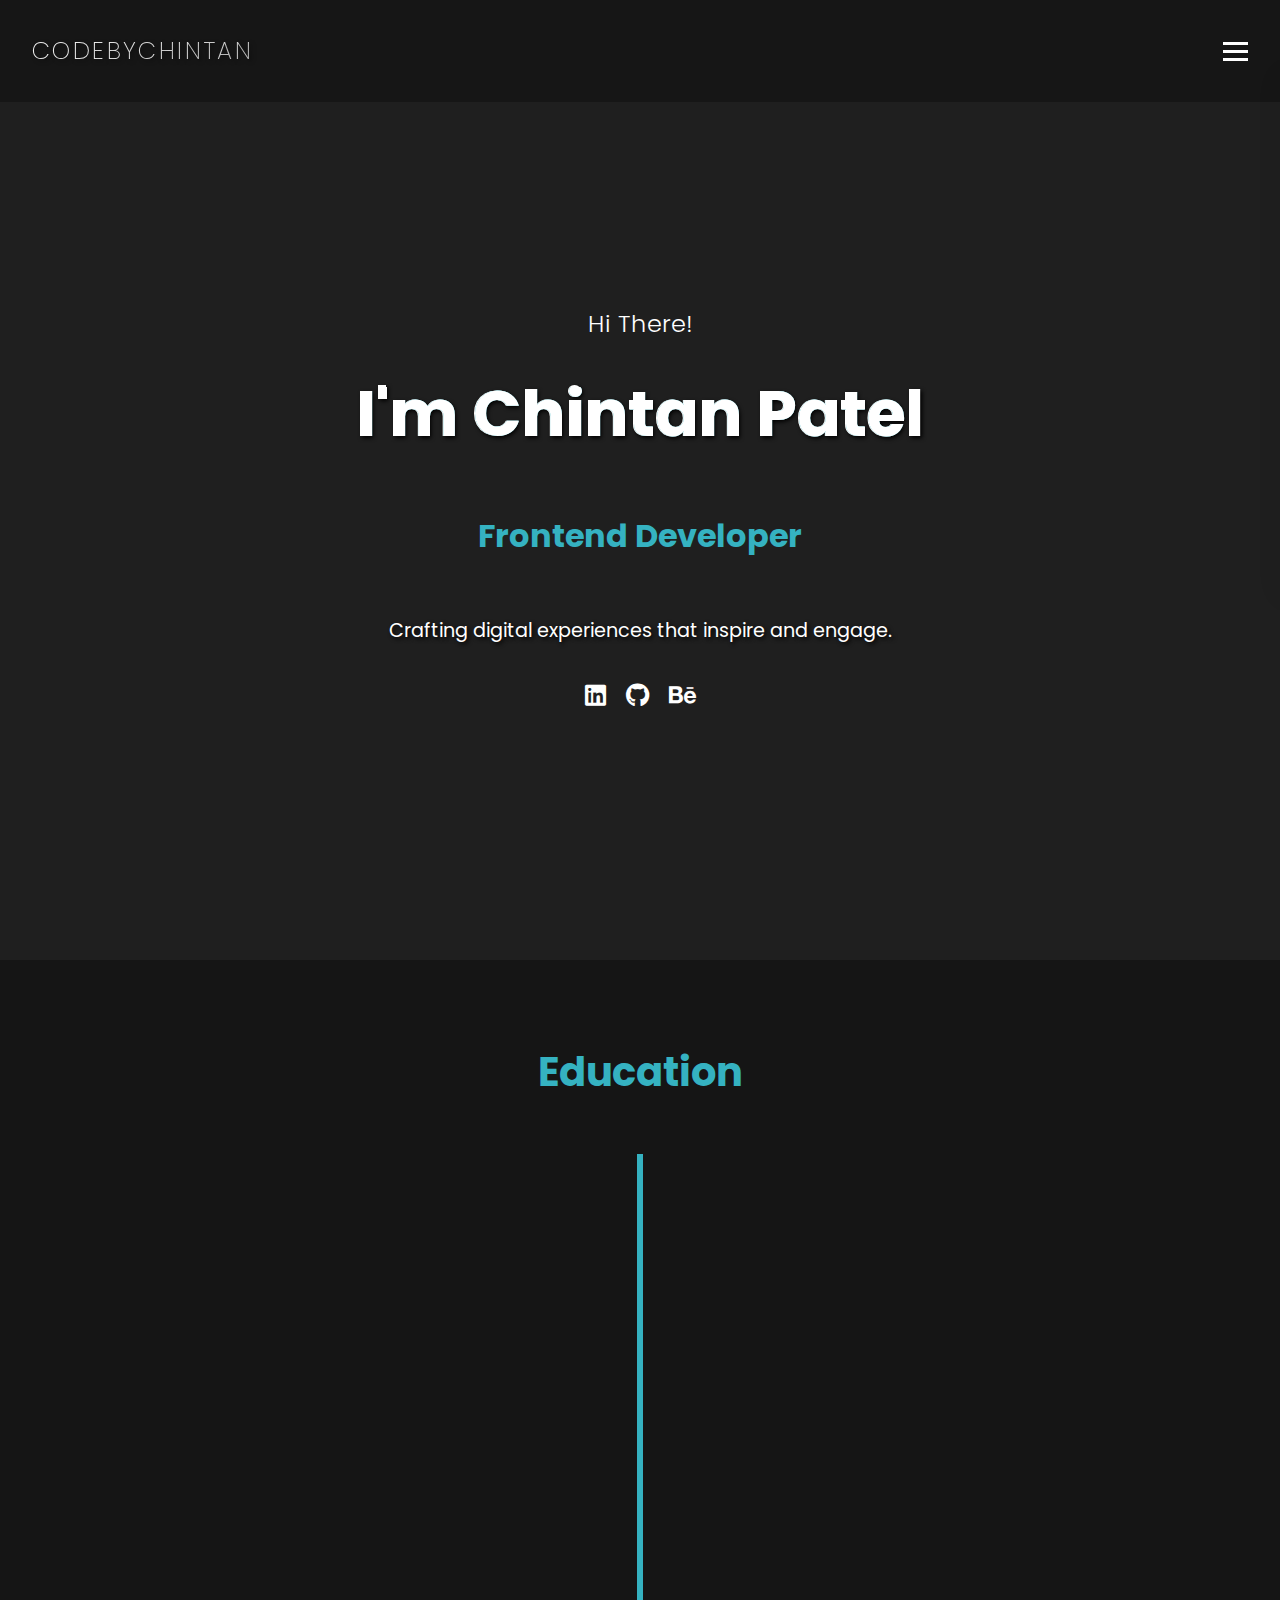
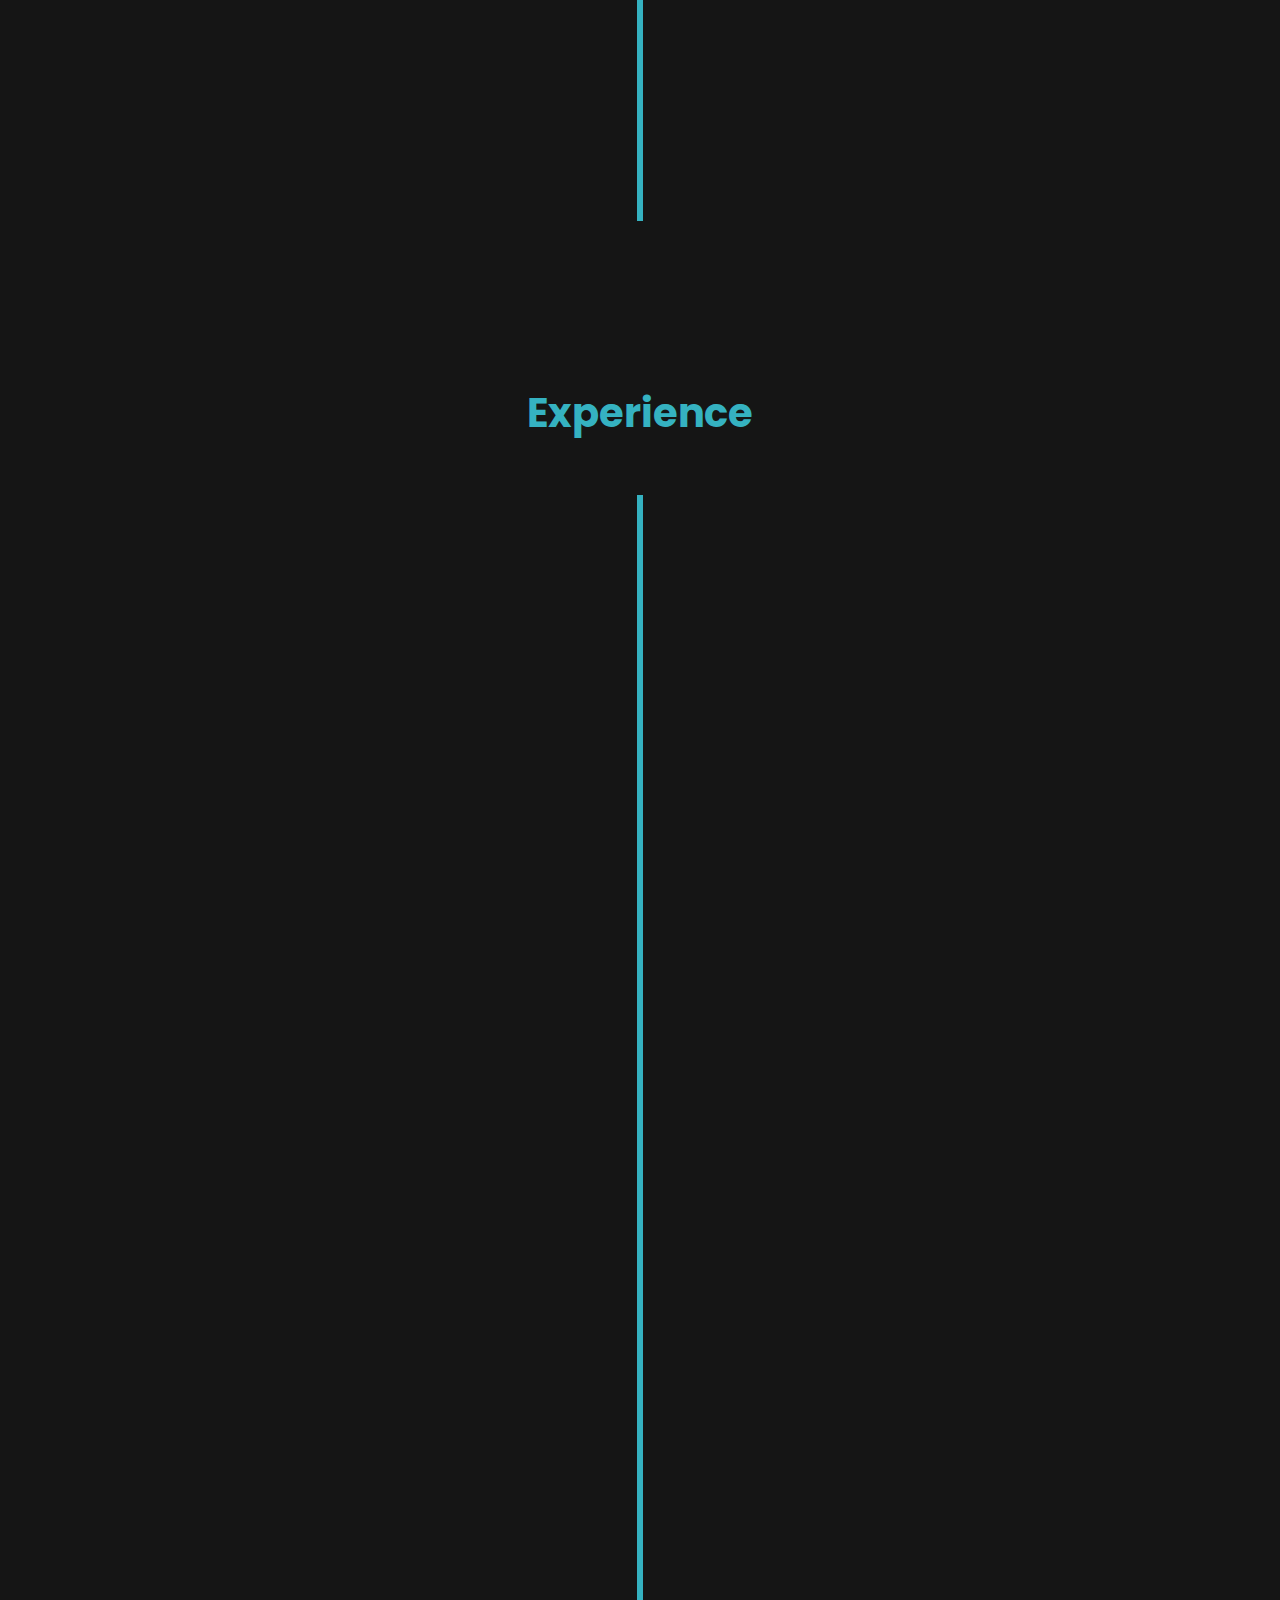
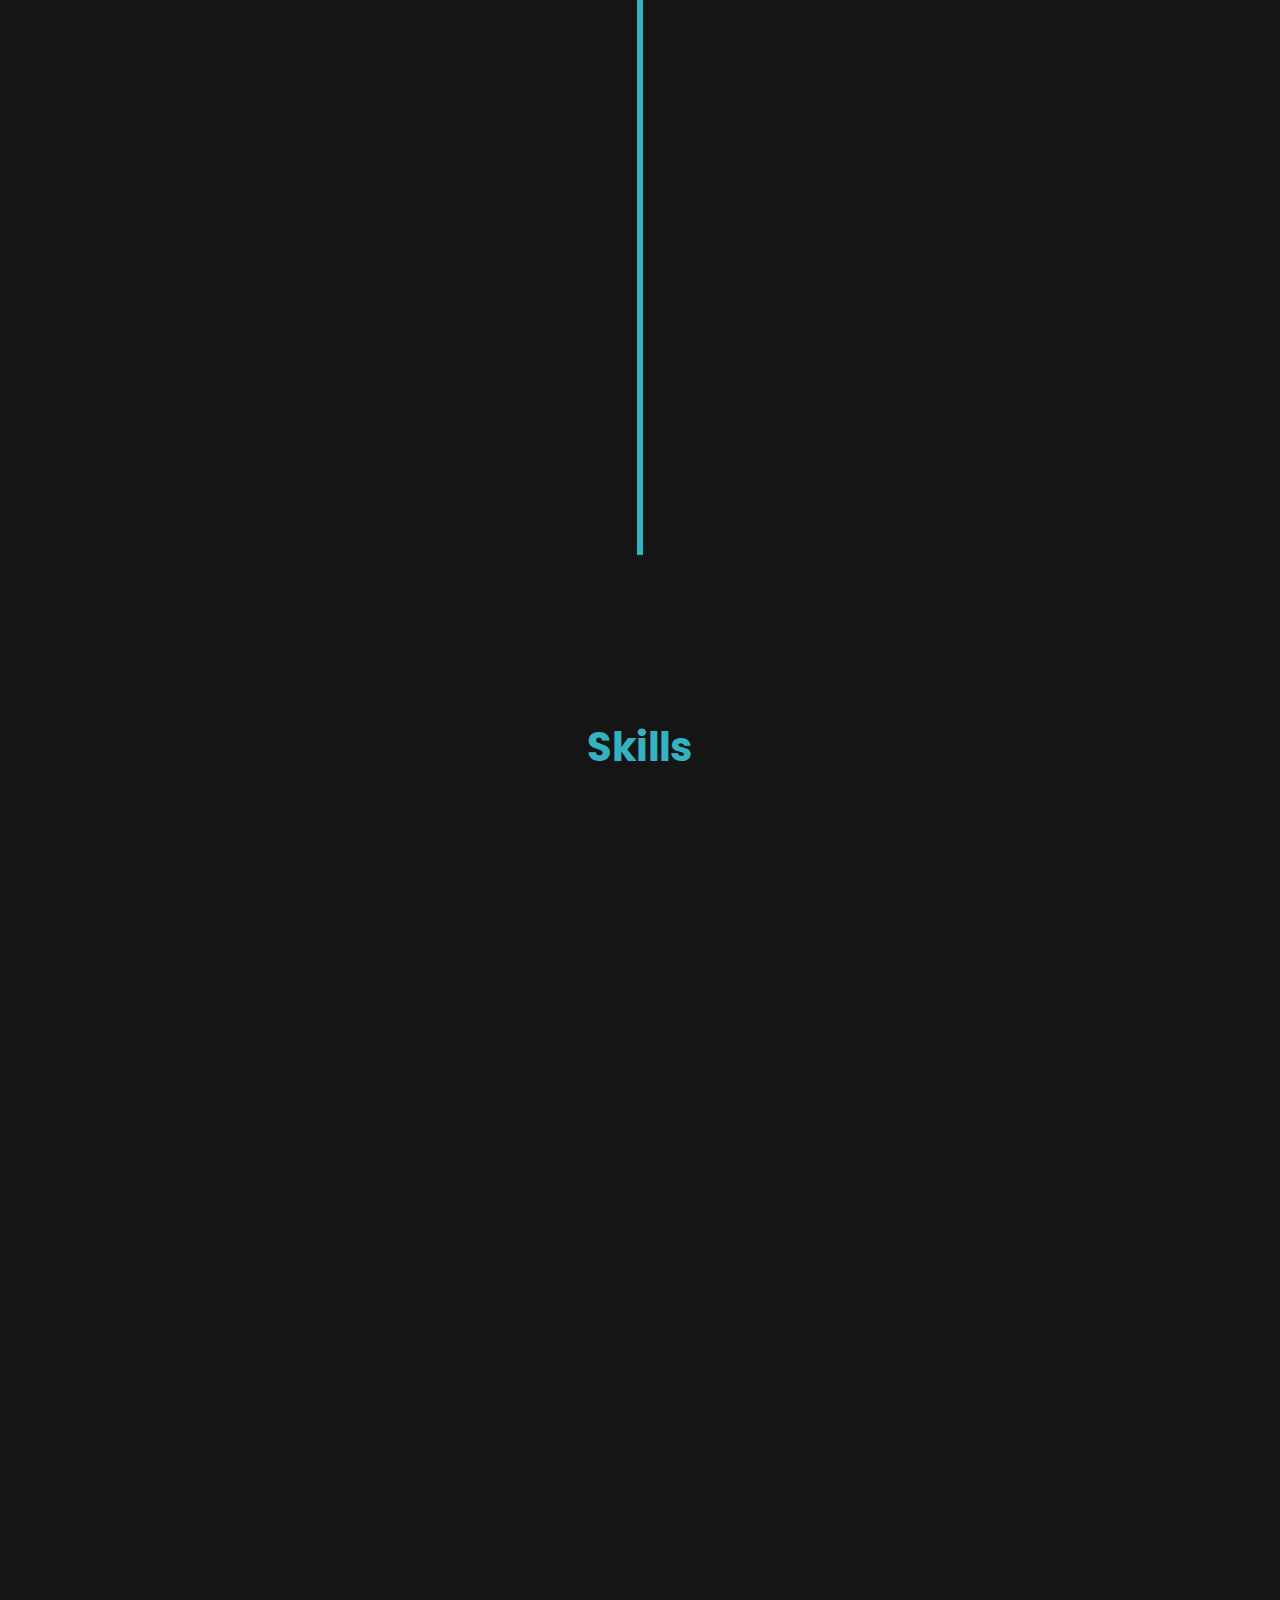
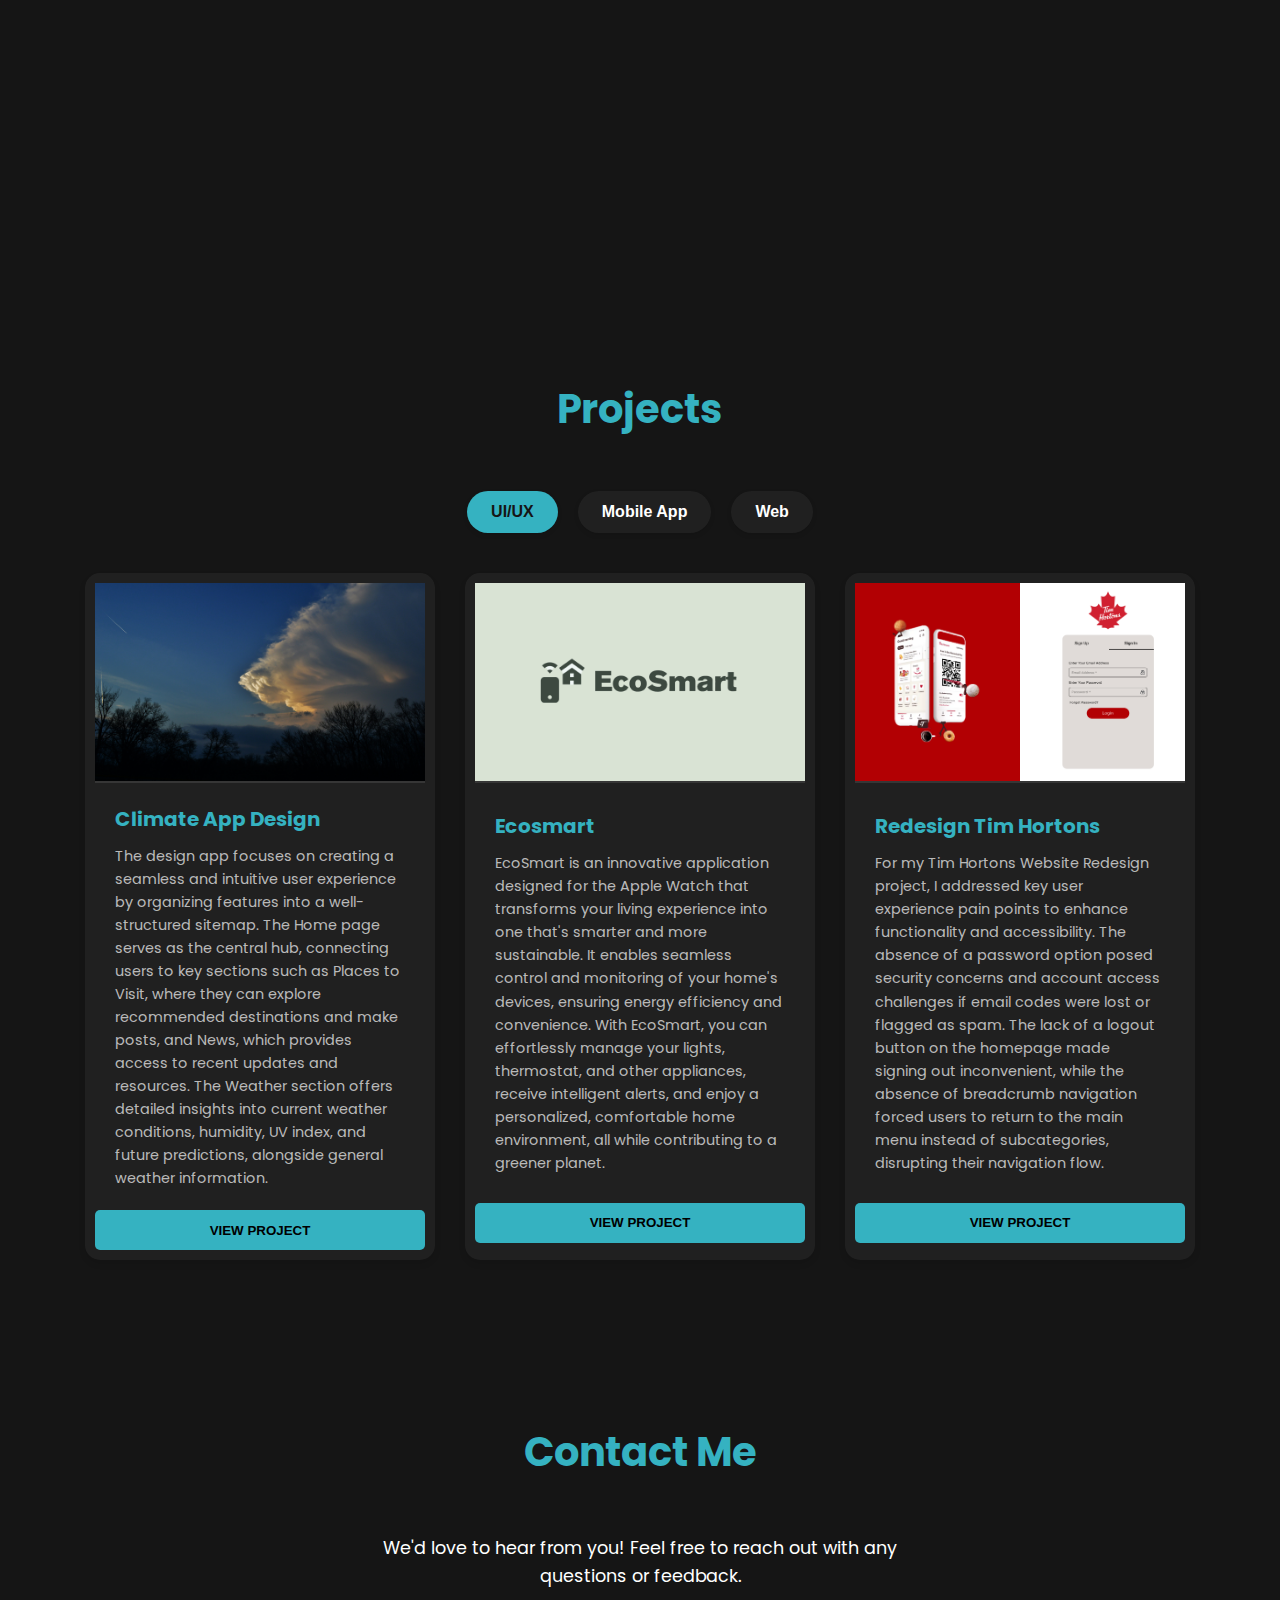
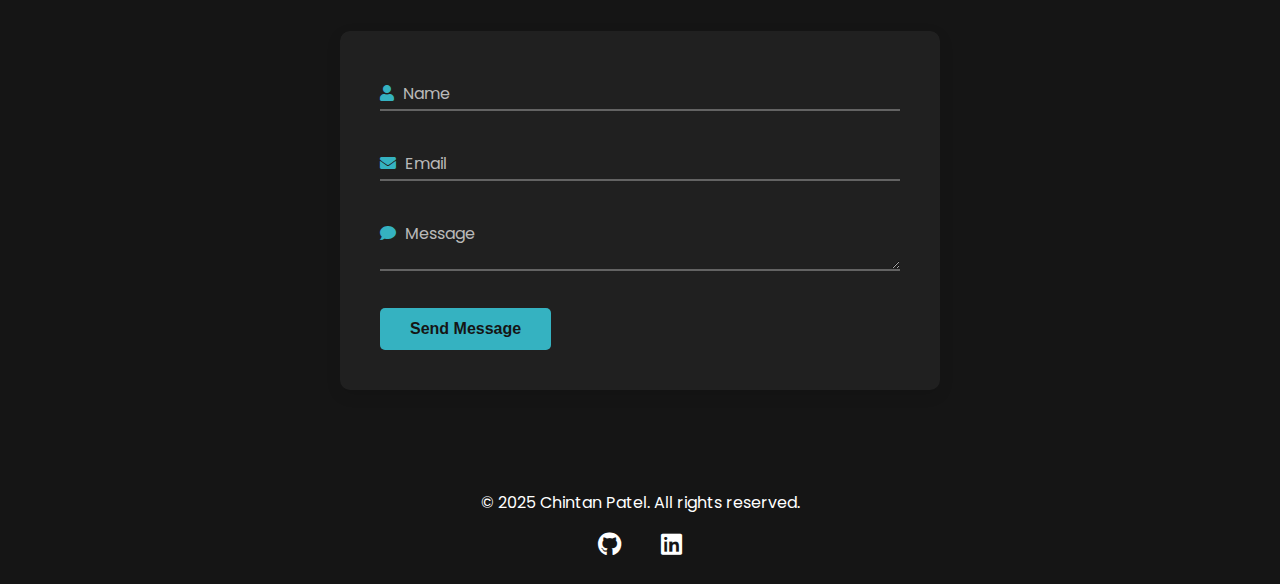
==== commit e9a70212: "add code" ====
--- a/home.html
+++ b/home.html
@@ -33,7 +33,8 @@
                 <li><a href="#projects" class="nav-item" data-nav-item>Projects</a></li>
                 <li><a href="#contact" class="nav-item" data-nav-item>Contact</a></li>
                 <div class="resume">
-               <button type="button" class="btn" target="_blank" onclick="window.location.href='chintan-resume.pdf'; ">Get Resume</button>
+                    <button type="button" class="btn" target="_blank"
+                        onclick="window.location.href='chintan-resume.pdf'; ">Get Resume</button>
 
                 </div>
 
@@ -93,7 +94,7 @@
                             <h3>Web Development – Front End Design</h3>
                             <p>George Brown College, Toronto, ON</p>
                             <p>September 2023 – August 2024 </p>
-                            <p> GPA – 4/4</p>
+                            <p> GPA – 3.68/4</p>
                         </div>
                     </div>
                     <div class="timeline-item" data-aos="fade-up">
@@ -120,6 +121,21 @@
             <div class="container">
                 <h2 class="section-title">Experience</h2>
                 <div class="timeline">
+                    <div class="timeline-item" data-aos="fade-up">
+                        <div class="timeline-content">
+                            <h3>Trionic Technologies LLP, Vijapur, Gujarat, India</h3>
+                            <h4>Full Stack Developer <br> September 2022 – December 2024</h4>
+                            <ul>
+                                <li>Developed and deployed responsive websites using HTML, CSS, JavaScript, and
+                                    Bootstrap, ensuring compatibility across all devices.</li>
+                                <li>Collaborated with designers and backend developers to create scalable, visually
+                                    appealing web applications that optimized the user experience and enhanced
+                                    performance.</li>
+                                <li>Implemented SEO strategies that improved search engine rankings and increased client
+                                    website traffic, leading to a 40% growth in customer engagement.</li>
+                            </ul>
+                        </div>
+                    </div>
                     <!-- B12Give Experience -->
                     <div class="timeline-item" data-aos="fade-up">
                         <div class="timeline-content">
@@ -150,22 +166,7 @@
                             </ul>
                         </div>
                     </div>
-                    <!-- Vasoya Brothers Infotech Experience -->
-                    <div class="timeline-item" data-aos="fade-up">
-                        <div class="timeline-content">
-                            <h3>Vasoya Brothers Infotech, Surat, Gujarat, India</h3>
-                            <h4>Web Developer <br> May 2021 – August 2022</h4>
-                            <ul>
-                                <li>Developed and deployed responsive websites using HTML, CSS, JavaScript, and
-                                    Bootstrap, ensuring compatibility across all devices.</li>
-                                <li>Collaborated with designers and backend developers to create scalable, visually
-                                    appealing web applications that optimized the user experience and enhanced
-                                    performance.</li>
-                                <li>Implemented SEO strategies that improved search engine rankings and increased client
-                                    website traffic, leading to a 40% growth in customer engagement.</li>
-                            </ul>
-                        </div>
-                    </div>
+
                 </div>
             </div>
         </section>
@@ -203,17 +204,17 @@
                         <i class="fab fa-react"></i>
                         <h3>React</h3>
                         <div class="progress-bar">
-                            <div class="progress" style="width: 75%;"></div>
-                        </div>
-                        <div class="percentage">75%</div>
+                            <div class="progress" style="width: 95%;"></div>
+                        </div>
+                        <div class="percentage">95%</div>
                     </div>
                     <div class="skill-item" data-aos="zoom-in">
                         <i class="fab fa-node-js"></i>
                         <h3>Node.js</h3>
                         <div class="progress-bar">
-                            <div class="progress" style="width: 70%;"></div>
-                        </div>
-                        <div class="percentage">70%</div>
+                            <div class="progress" style="width: 90%;"></div>
+                        </div>
+                        <div class="percentage">90%</div>
                     </div>
                     <div class="skill-item" data-aos="zoom-in">
                         <i class="fab fa-git-alt"></i>
@@ -497,7 +498,8 @@
         <div class="container">
             <p>&copy; 2025 Chintan Patel. All rights reserved.</p>
             <div class="social-links">
-                <a href="https://github.com/chintu1851" target="_blank" aria-label="GitHub"><i class="fab fa-github"></i></a>
+                <a href="https://github.com/chintu1851" target="_blank" aria-label="GitHub"><i
+                        class="fab fa-github"></i></a>
                 <a href="https://www.linkedin.com/in/pchintan71/" target="_blank" aria-label="LinkedIn"><i
                         class="fab fa-linkedin"></i></a>
 
@@ -508,7 +510,7 @@
     <script src="https://unpkg.com/aos@next/dist/aos.js"></script>
     <script type="text/javascript">
         (function () {
-            var words = ["Frontend Developer","Full Stack Developer","iOS Developer","Ui / UX Designer"],
+            var words = ["Frontend Developer", "Full Stack Developer", "iOS Developer", "Ui / UX Designer"],
                 i = 0;
             setInterval(function () {
                 $('#words').fadeOut(function () {
